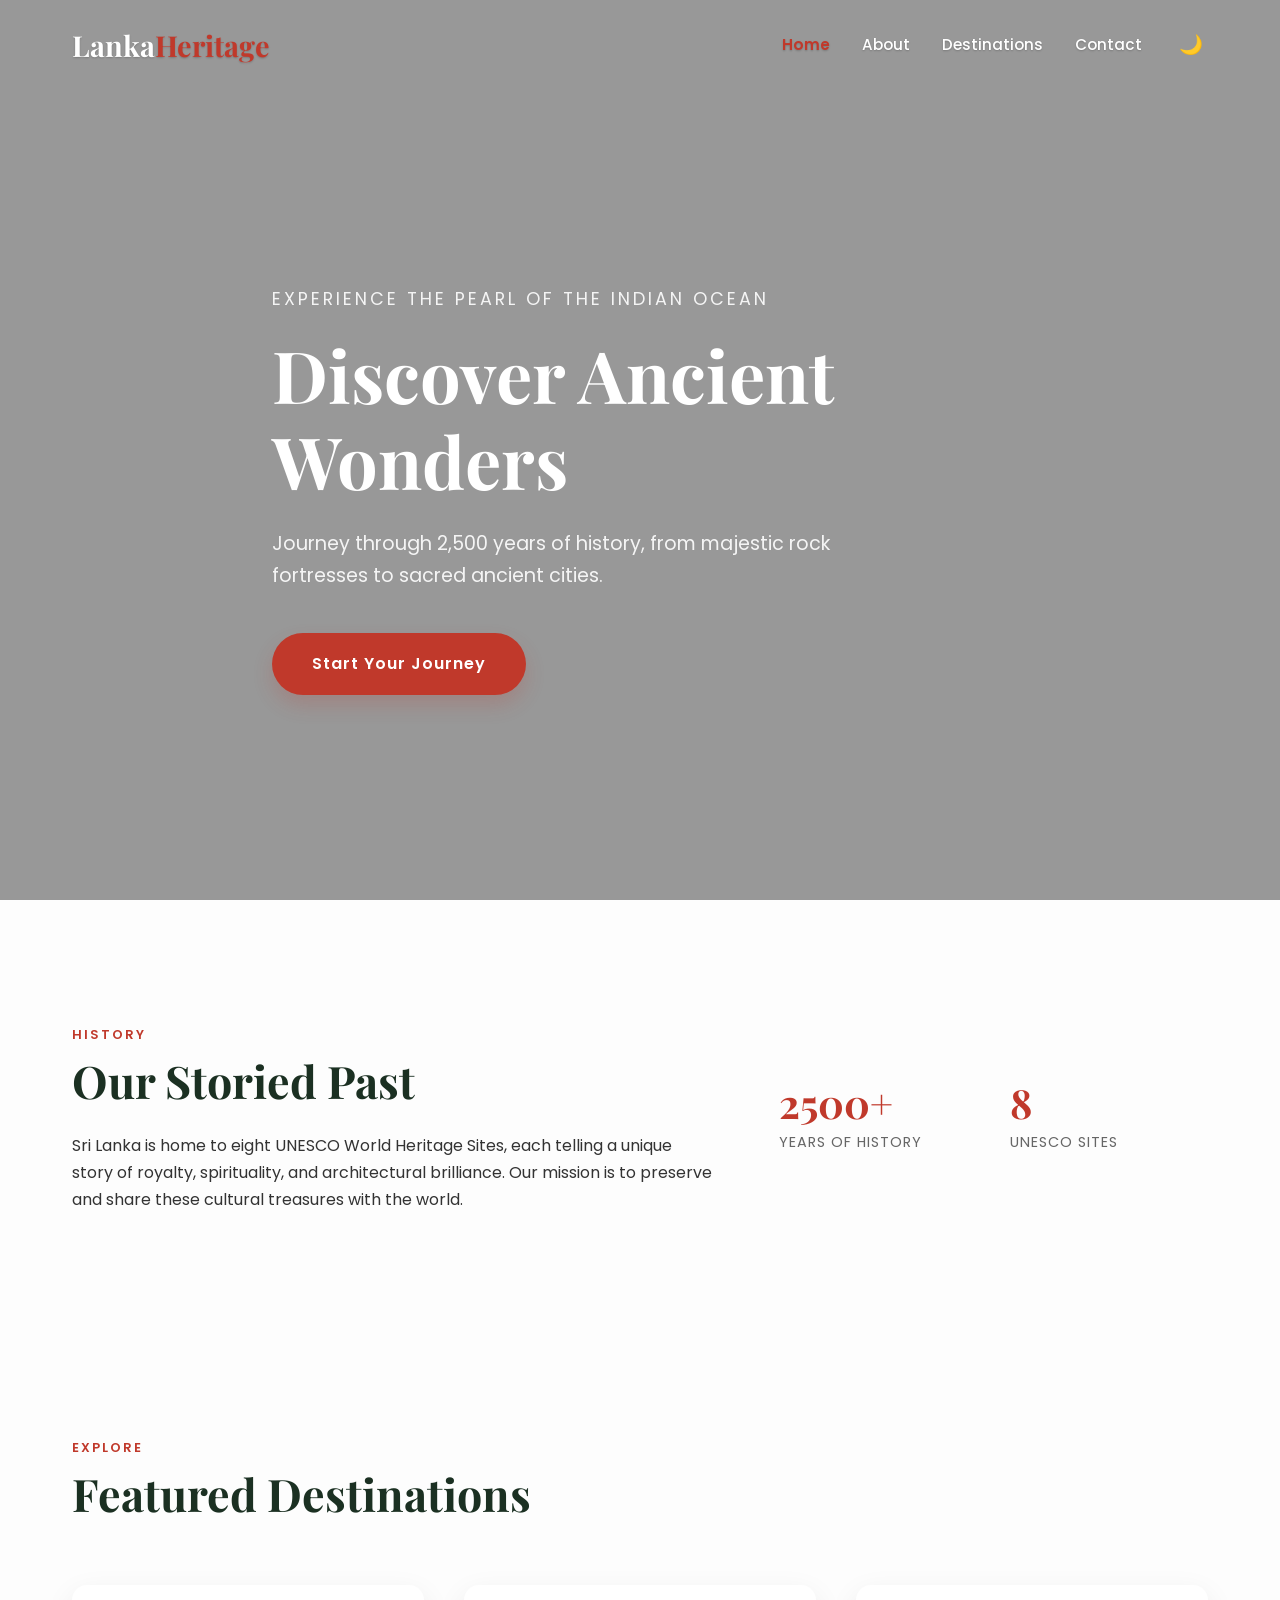
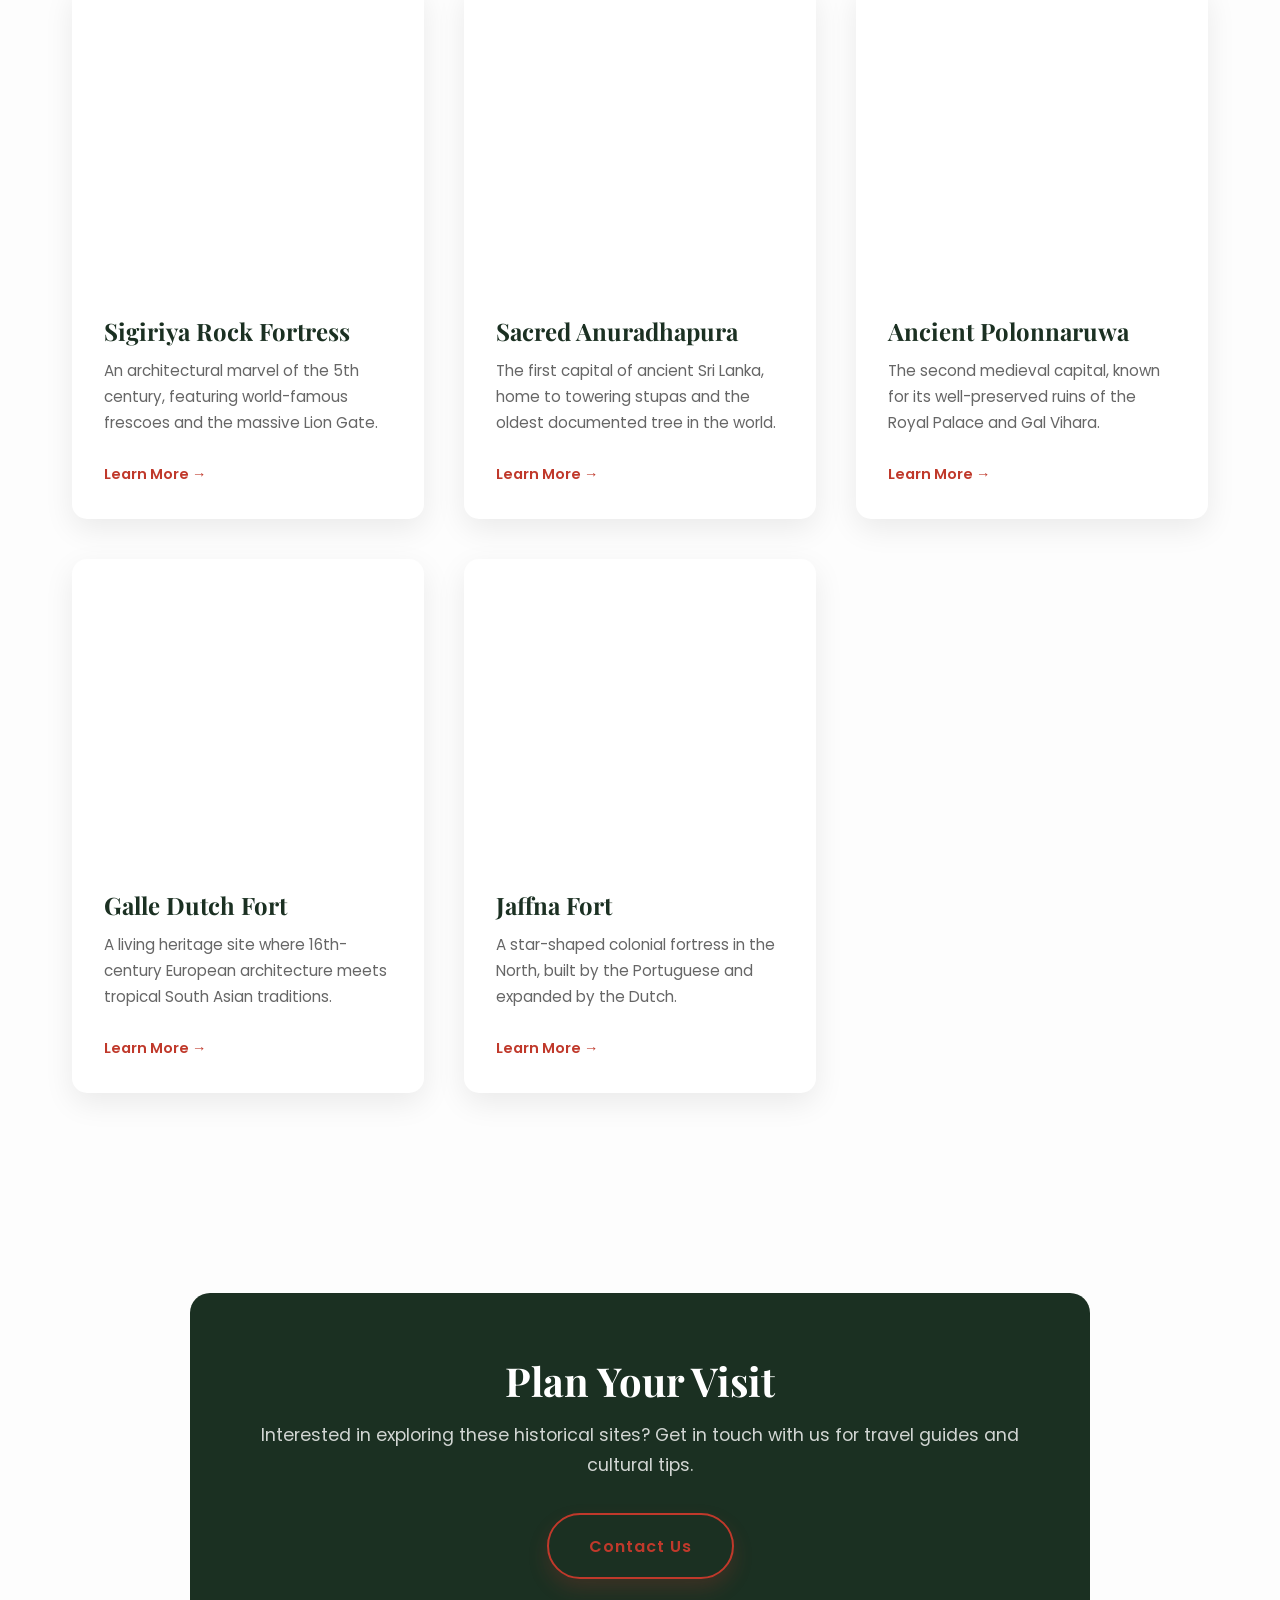
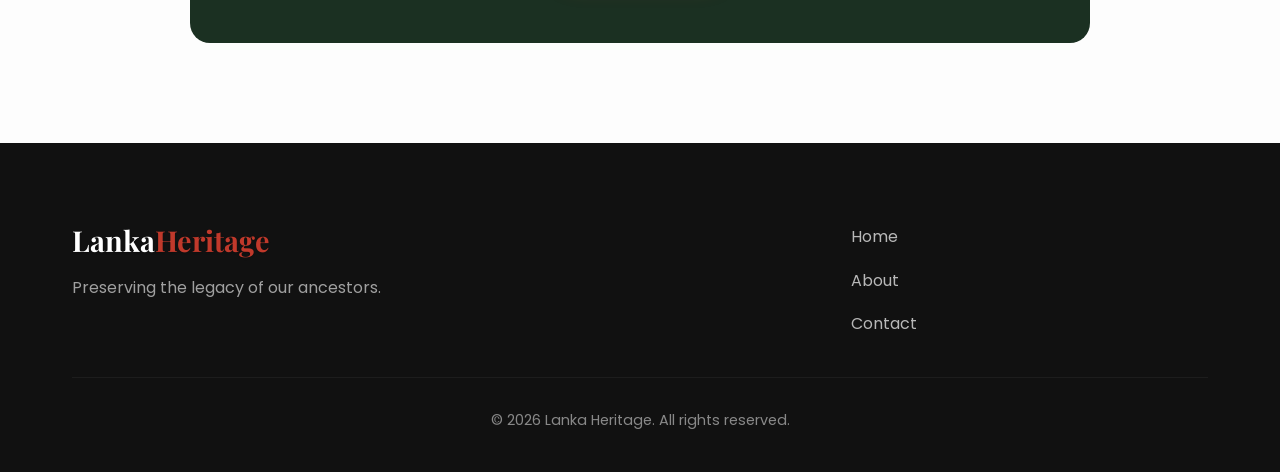
==== index.html @ 516858d1 "Add about us and contact page. fixed nav bar contrast" ====
<!DOCTYPE html>
<html lang="en">
<head>
    <meta charset="UTF-8">
    <meta name="viewport" content="width=device-width, initial-scale=1.0">
    <title>Lanka Heritage | Historical Sites of Sri Lanka</title>
    <!-- Google Fonts -->
    <link rel="preconnect" href="https://fonts.googleapis.com">
    <link rel="preconnect" href="https://fonts.gstatic.com" crossorigin>
    <link href="https://fonts.googleapis.com/css2?family=Playfair+Display:wght@700&family=Poppins:wght@300;400;600&display=swap" rel="stylesheet">
    <link rel="stylesheet" href="styles/main.css">
</head>
<body>
    <header class="navbar">
        <nav class="container">
            <div class="logo">Lanka<span>Heritage</span></div>
            <ul class="nav-links">
                <li><a href="index.html" class="active">Home</a></li>
                <li><a href="about.html">About</a></li>
                <li><a href="#destinations">Destinations</a></li>
                <li><a href="contact.html">Contact</a></li>
                <li>
                    <button id="dark-mode-toggle" class="theme-toggle" aria-label="Toggle Dark Mode">
                        <span class="moon-icon">🌙</span>
                    </button>
                </li>
            </ul>
            <div class="hamburger">
                <span></span>
                <span></span>
                <span></span>
            </div>
        </nav>
    </header>

    <main>
        <section id="home" class="hero">
            <div class="hero-content container">
                <span class="hero-subtitle">Experience the Pearl of the Indian Ocean</span>
                <h1>Discover Ancient Wonders</h1>
                <p>Journey through 2,500 years of history, from majestic rock fortresses to sacred ancient cities.</p>
                <a href="#destinations" class="btn">Start Your Journey</a>
            </div>
        </section>

        <section id="about" class="intro">
            <div class="container">
                <div class="intro-grid">
                    <div class="intro-text">
                        <span class="section-tag">History</span>
                        <h2>Our Storied Past</h2>
                        <p>Sri Lanka is home to eight UNESCO World Heritage Sites, each telling a unique story of royalty, spirituality, and architectural brilliance. Our mission is to preserve and share these cultural treasures with the world.</p>
                    </div>
                    <div class="intro-stats">
                        <div class="stat-item">
                            <h3>2500+</h3>
                            <p>Years of History</p>
                        </div>
                        <div class="stat-item">
                            <h3>8</h3>
                            <p>UNESCO Sites</p>
                        </div>
                    </div>
                </div>
            </div>
        </section>

        <section id="destinations" class="destinations">
            <div class="container">
                <div class="section-header">
                    <span class="section-tag">Explore</span>
                    <h2>Featured Destinations</h2>
                </div>
                <div class="grid">
                    <!-- Sigiriya -->
                    <div class="card">
                        <div class="card-img" style="background-image: url('https://images.unsplash.com/photo-1588598116719-78c57bc1d1e1?auto=format&fit=crop&q=80&w=1200');"></div>
                        <div class="card-content">
                            <h3>Sigiriya Rock Fortress</h3>
                            <p>An architectural marvel of the 5th century, featuring world-famous frescoes and the massive Lion Gate.</p>
                            <a href="#" class="read-more">Learn More &rarr;</a>
                        </div>
                    </div>
                    <!-- Anuradhapura -->
                    <div class="card">
                        <div class="card-img" style="background-image: url('https://images.unsplash.com/photo-1590059530432-84386e886971?auto=format&fit=crop&q=80&w=1200');"></div>
                        <div class="card-content">
                            <h3>Sacred Anuradhapura</h3>
                            <p>The first capital of ancient Sri Lanka, home to towering stupas and the oldest documented tree in the world.</p>
                            <a href="#" class="read-more">Learn More &rarr;</a>
                        </div>
                    </div>
                    <!-- Polonnaruwa -->
                    <div class="card">
                        <div class="card-img" style="background-image: url('https://images.unsplash.com/photo-1644315270222-1d5964147748?auto=format&fit=crop&q=80&w=1200');"></div>
                        <div class="card-content">
                            <h3>Ancient Polonnaruwa</h3>
                            <p>The second medieval capital, known for its well-preserved ruins of the Royal Palace and Gal Vihara.</p>
                            <a href="#" class="read-more">Learn More &rarr;</a>
                        </div>
                    </div>
                    <!-- Galle Fort -->
                    <div class="card">
                        <div class="card-img" style="background-image: url('https://images.unsplash.com/photo-1544450181-11af5097f1ee?auto=format&fit=crop&q=80&w=1200');"></div>
                        <div class="card-content">
                            <h3>Galle Dutch Fort</h3>
                            <p>A living heritage site where 16th-century European architecture meets tropical South Asian traditions.</p>
                            <a href="#" class="read-more">Learn More &rarr;</a>
                        </div>
                    </div>
                    <!-- Jaffna Fort -->
                    <div class="card">
                        <div class="card-img" style="background-image: url('https://images.unsplash.com/photo-1621257929497-69502758f121?auto=format&fit=crop&q=80&w=1200');"></div>
                        <div class="card-content">
                            <h3>Jaffna Fort</h3>
                            <p>A star-shaped colonial fortress in the North, built by the Portuguese and expanded by the Dutch.</p>
                            <a href="#" class="read-more">Learn More &rarr;</a>
                        </div>
                    </div>
                </div>
            </div>
        </section>

        <section id="contact" class="contact">
            <div class="container">
                <div class="contact-box">
                    <h2>Plan Your Visit</h2>
                    <p>Interested in exploring these historical sites? Get in touch with us for travel guides and cultural tips.</p>
                    <a href="contact.html" class="btn btn-outline">Contact Us</a>
                </div>
            </div>
        </section>
    </main>

    <footer class="footer">
        <div class="container">
            <div class="footer-grid">
                <div class="footer-brand">
                    <div class="logo">Lanka<span>Heritage</span></div>
                    <p>Preserving the legacy of our ancestors.</p>
                </div>
                <div class="footer-links">
                    <ul>
                        <li><a href="index.html">Home</a></li>
                        <li><a href="about.html">About</a></li>
                        <li><a href="contact.html">Contact</a></li>
                    </ul>
                </div>
            </div>
            <div class="footer-bottom">
                <p>&copy; 2026 Lanka Heritage. All rights reserved.</p>
            </div>
        </div>
    </footer>

    <script src="js/script.js"></script>
</body>
</html>
---- styles/main.css ----
:root {
    --primary: #c0392b;
    --primary-dark: #a93226;
    --secondary: #1b3022;
    --text: #333333;
    --text-light: #666666;
    --bg-light: #fdfdfd;
    --white: #ffffff;
    --card-bg: #ffffff;
    --navbar-bg: rgba(255, 255, 255, 0.95);
    --container-width: 1200px;
    --shadow: 0 10px 30px rgba(0, 0, 0, 0.08);
    --transition: all 0.3s cubic-bezier(0.25, 0.8, 0.25, 1);
}

/* Dark Mode Variables */
[data-theme="dark"] {
    --text: #e0e0e0;
    --text-light: #b0b0b0;
    --bg-light: #121212;
    --white: #1e1e1e;
    --card-bg: #1e1e1e;
    --secondary: #a1b0a3;
    --navbar-bg: rgba(18, 18, 18, 0.95);
    --shadow: 0 10px 30px rgba(0, 0, 0, 0.5);
}

/* Base Styles */
* {
    margin: 0;
    padding: 0;
    box-sizing: border-box;
}

html {
    scroll-behavior: smooth;
}

body {
    font-family: 'Poppins', sans-serif;
    line-height: 1.7;
    color: var(--text);
    background-color: var(--bg-light);
    overflow-x: hidden;
    transition: background-color 0.3s, color 0.3s;
}

h1, h2, h3, .logo {
    font-family: 'Playfair Display', serif;
    line-height: 1.2;
}

.container {
    max-width: var(--container-width);
    margin: 0 auto;
    padding: 0 2rem;
}

a {
    text-decoration: none;
    color: inherit;
    transition: var(--transition);
}

li {
    list-style: none;
}

img {
    max-width: 100%;
    display: block;
}

.section-tag {
    display: inline-block;
    color: var(--primary);
    font-weight: 600;
    text-transform: uppercase;
    letter-spacing: 2px;
    font-size: 0.8rem;
    margin-bottom: 0.5rem;
}

/* Navbar */
.navbar {
    height: 90px;
    display: flex;
    align-items: center;
    position: fixed;
    top: 0;
    left: 0;
    width: 100%;
    z-index: 1000;
    transition: var(--transition);
}

.navbar.scrolled {
    background: var(--navbar-bg);
    height: 70px;
    box-shadow: var(--shadow);
    backdrop-filter: blur(10px);
}

.navbar .container {
    display: flex;
    justify-content: space-between;
    align-items: center;
    width: 100%;
}

.logo {
    font-size: 1.8rem;
    font-weight: 700;
    color: var(--white); /* High contrast default */
    text-shadow: 0 1px 2px rgba(0,0,0,0.2);
}

.navbar.scrolled .logo {
    color: var(--secondary);
    text-shadow: none;
}

.logo span {
    color: var(--primary);
}

.nav-links {
    display: flex;
    gap: 2rem;
    align-items: center;
}

.nav-links a {
    font-weight: 500;
    color: var(--white); /* High contrast default */
    font-size: 0.95rem;
    text-shadow: 0 1px 2px rgba(0,0,0,0.2);
}

.navbar.scrolled .nav-links a {
    color: var(--secondary);
    text-shadow: none;
}

.nav-links a:hover,
.nav-links a.active {
    color: var(--primary);
}

/* Theme Toggle */
.theme-toggle {
    background: none;
    border: none;
    cursor: pointer;
    font-size: 1.2rem;
    padding: 5px;
    border-radius: 50%;
    transition: var(--transition);
    display: flex;
    align-items: center;
    justify-content: center;
}

.theme-toggle:hover {
    background: rgba(0,0,0,0.05);
}

[data-theme="dark"] .theme-toggle:hover {
    background: rgba(255,255,255,0.05);
}

.hamburger {
    display: none;
    cursor: pointer;
}

.hamburger span {
    display: block;
    width: 28px;
    height: 2px;
    background: var(--secondary);
    margin: 6px 0;
    transition: var(--transition);
}

/* Hero Section */
.hero {
    height: 100vh;
    background: linear-gradient(rgba(0,0,0,0.4), rgba(0,0,0,0.4)), 
                url('https://images.unsplash.com/photo-1546708973-b339540b5162?auto=format&fit=crop&q=80&w=1920') no-repeat center center/cover;
    display: flex;
    align-items: center;
    color: var(--white);
    padding-top: 80px;
}

.hero-content {
    max-width: 800px;
}

.hero-subtitle {
    display: block;
    font-size: 1.1rem;
    margin-bottom: 1rem;
    letter-spacing: 3px;
    text-transform: uppercase;
    opacity: 0.9;
}

.hero h1 {
    font-size: clamp(2.5rem, 8vw, 4.5rem);
    margin-bottom: 1.5rem;
}

.hero p {
    font-size: 1.2rem;
    margin-bottom: 2.5rem;
    max-width: 600px;
    opacity: 0.9;
}

.btn {
    display: inline-block;
    padding: 1.1rem 2.5rem;
    background: var(--primary);
    color: var(--white);
    border-radius: 50px;
    font-weight: 600;
    letter-spacing: 1px;
    box-shadow: 0 10px 20px rgba(192, 57, 43, 0.2);
}

.btn:hover {
    background: var(--primary-dark);
    transform: translateY(-3px);
    box-shadow: 0 15px 30px rgba(192, 57, 43, 0.3);
}

.btn-outline {
    background: transparent;
    border: 2px solid var(--primary);
    color: var(--primary);
}

.btn-outline:hover {
    background: var(--primary);
    color: var(--white);
}

/* Intro Section */
.intro {
    padding: 120px 0;
    background: linear-gradient(rgba(255,255,255,0.9), rgba(255,255,255,0.9)),
                url('https://images.unsplash.com/photo-1590059530432-84386e886971?auto=format&fit=crop&q=80&w=1920') no-repeat center center/cover;
    background-attachment: fixed;
    transition: background 0.3s;
}

[data-theme="dark"] .intro {
    background: linear-gradient(rgba(18,18,18,0.9), rgba(18,18,18,0.9)),
                url('https://images.unsplash.com/photo-1590059530432-84386e886971?auto=format&fit=crop&q=80&w=1920') no-repeat center center/cover;
    background-attachment: fixed;
}

.intro-grid {
    display: grid;
    grid-template-columns: 1.5fr 1fr;
    gap: 4rem;
    align-items: center;
}

.intro-text h2 {
    font-size: 2.8rem;
    margin-bottom: 1.5rem;
    color: var(--secondary);
}

.intro-stats {
    display: grid;
    grid-template-columns: 1fr 1fr;
    gap: 2rem;
}

.stat-item h3 {
    font-size: 2.5rem;
    color: var(--primary);
    margin-bottom: 0.2rem;
}

.stat-item p {
    font-size: 0.9rem;
    color: var(--text-light);
    text-transform: uppercase;
    letter-spacing: 1px;
}

/* Destinations Section */
.destinations {
    padding: 100px 0;
}

.section-header {
    margin-bottom: 4rem;
}

.section-header h2 {
    font-size: 2.8rem;
    color: var(--secondary);
}

.grid {
    display: grid;
    grid-template-columns: repeat(auto-fit, minmax(350px, 1fr));
    gap: 2.5rem;
}

.card {
    background: var(--card-bg);
    border-radius: 15px;
    overflow: hidden;
    box-shadow: var(--shadow);
    transition: var(--transition);
}

.card:hover {
    transform: translateY(-10px);
}

.card-img {
    height: 300px;
    background-size: cover;
    background-position: center;
    transition: var(--transition);
}

.card:hover .card-img {
    transform: scale(1.05);
}

.card-content {
    padding: 2rem;
}

.card-content h3 {
    font-size: 1.5rem;
    margin-bottom: 0.8rem;
    color: var(--secondary);
}

.card-content p {
    color: var(--text-light);
    font-size: 0.95rem;
    margin-bottom: 1.5rem;
}

.read-more {
    font-weight: 600;
    color: var(--primary);
    font-size: 0.9rem;
}

/* Contact Section */
.contact {
    padding: 100px 0;
}

.contact-box {
    background: var(--secondary);
    color: var(--white);
    padding: 4rem;
    border-radius: 20px;
    text-align: center;
    max-width: 900px;
    margin: 0 auto;
}

.contact-box h2 {
    font-size: 2.5rem;
    margin-bottom: 1rem;
    color: var(--white);
}

.contact-box p {
    font-size: 1.1rem;
    margin-bottom: 2rem;
    opacity: 0.8;
}

/* Footer */
.footer {
    background: #111;
    color: #ffffff;
    padding: 80px 0 40px;
}

.footer-grid {
    display: grid;
    grid-template-columns: 2fr 1fr;
    gap: 4rem;
    margin-bottom: 40px;
}

.footer-brand .logo {
    color: #ffffff;
    margin-bottom: 1rem;
}

.footer-brand p {
    opacity: 0.6;
}

.footer-links ul {
    display: flex;
    flex-direction: column;
    gap: 1rem;
}

.footer-links a {
    opacity: 0.7;
    color: #ffffff;
}

.footer-links a:hover {
    opacity: 1;
    color: var(--primary);
}

.footer-bottom {
    border-top: 1px solid rgba(255,255,255,0.1);
    padding-top: 30px;
    text-align: center;
    font-size: 0.9rem;
    opacity: 0.5;
}

/* Responsive Styles */
@media (max-width: 992px) {
    .intro-grid {
        grid-template-columns: 1fr;
        gap: 2rem;
    }
}

@media (max-width: 768px) {
    .navbar {
        background: var(--navbar-bg);
        height: 70px;
    }

    .nav-links {
        display: none;
    }

    .hamburger {
        display: block;
    }

    .hero {
        text-align: center;
    }

    .hero-content {
        margin: 0 auto;
    }

    .grid {
        grid-template-columns: 1fr;
    }

    .footer-grid {
        grid-template-columns: 1fr;
        text-align: center;
    }

    .footer-links ul {
        align-items: center;
    }

    /* Mobile Nav Active */
    .nav-links.active {
        display: flex;
        flex-direction: column;
        position: absolute;
        top: 70px;
        left: 0;
        width: 100%;
        background: var(--white);
        padding: 2rem;
        box-shadow: var(--shadow);
        text-align: center;
    }
}

/* New Page Styles */
.nav-links a.active {
    color: var(--primary);
    font-weight: 600;
}

.page-hero {
    padding: 180px 0 100px;
    background: var(--secondary);
    color: var(--white);
    text-align: center;
}

.page-hero h1 {
    font-size: 3.5rem;
    margin-bottom: 1rem;
}

.page-hero p {
    font-size: 1.2rem;
    opacity: 0.8;
}

.section-padding {
    padding: 100px 0;
}

.bg-alt {
    background-color: rgba(0,0,0,0.02);
}

[data-theme="dark"] .bg-alt {
    background-color: rgba(255,255,255,0.02);
}

.mission-content {
    max-width: 800px;
    margin: 0 auto;
    text-align: center;
}

.mission-content h2 {
    font-size: 2.8rem;
    margin-bottom: 1.5rem;
    color: var(--secondary);
}

.team-grid {
    grid-template-columns: repeat(auto-fit, minmax(300px, 1fr));
}

.team-card {
    background: var(--card-bg);
    border-radius: 15px;
    overflow: hidden;
    box-shadow: var(--shadow);
    transition: var(--transition);
}

.team-card:hover {
    transform: translateY(-10px);
}

.team-img {
    height: 350px;
    background-size: cover;
    background-position: center;
}

.team-info {
    padding: 2rem;
    text-align: center;
}

.team-info h3 {
    font-size: 1.5rem;
    margin-bottom: 0.5rem;
    color: var(--secondary);
}

.team-info .role {
    color: var(--primary);
    font-weight: 600;
    font-size: 0.9rem;
    text-transform: uppercase;
    margin-bottom: 1rem;
}

.team-info p:not(.role) {
    color: var(--text-light);
    font-size: 0.95rem;
}

.contact-grid {
    display: grid;
    grid-template-columns: 1.5fr 1fr;
    gap: 5rem;
}

.contact-form {
    margin-top: 2rem;
}

.form-group {
    margin-bottom: 1.5rem;
}

.form-group label {
    display: block;
    font-weight: 600;
    margin-bottom: 0.5rem;
    font-size: 0.9rem;
}

.form-group input, 
.form-group select, 
.form-group textarea {
    width: 100%;
    padding: 1rem;
    border: 1px solid rgba(0,0,0,0.1);
    border-radius: 8px;
    font-family: inherit;
    background: var(--bg-light);
    color: var(--text);
    transition: var(--transition);
}

[data-theme="dark"] .form-group input, 
[data-theme="dark"] .form-group select, 
[data-theme="dark"] .form-group textarea {
    border-color: rgba(255,255,255,0.1);
}

.form-group input:focus, 
.form-group select:focus, 
.form-group textarea:focus {
    outline: none;
    border-color: var(--primary);
    box-shadow: 0 0 0 3px rgba(192, 57, 43, 0.1);
}

.form-status {
    margin-top: 1rem;
    padding: 1rem;
    border-radius: 8px;
    display: none;
}

.form-status.success {
    display: block;
    background: #d4edda;
    color: #155724;
    border: 1px solid #c3e6cb;
}

.form-status.error {
    display: block;
    background: #f8d7da;
    color: #721c24;
    border: 1px solid #f5c6cb;
}

.contact-info {
    display: flex;
    flex-direction: column;
    gap: 2.5rem;
}

.info-item h3 {
    font-size: 1.3rem;
    margin-bottom: 0.8rem;
    color: var(--secondary);
}

.info-item p {
    color: var(--text-light);
}

.social-links {
    display: flex;
    gap: 1.5rem;
}

.social-links a {
    color: var(--primary);
    font-weight: 600;
}

.social-links a:hover {
    text-decoration: underline;
}

@media (max-width: 992px) {
    .contact-grid {
        grid-template-columns: 1fr;
        gap: 4rem;
    }
}

@media (max-width: 768px) {
    .page-hero h1 {
        font-size: 2.5rem;
    }
}
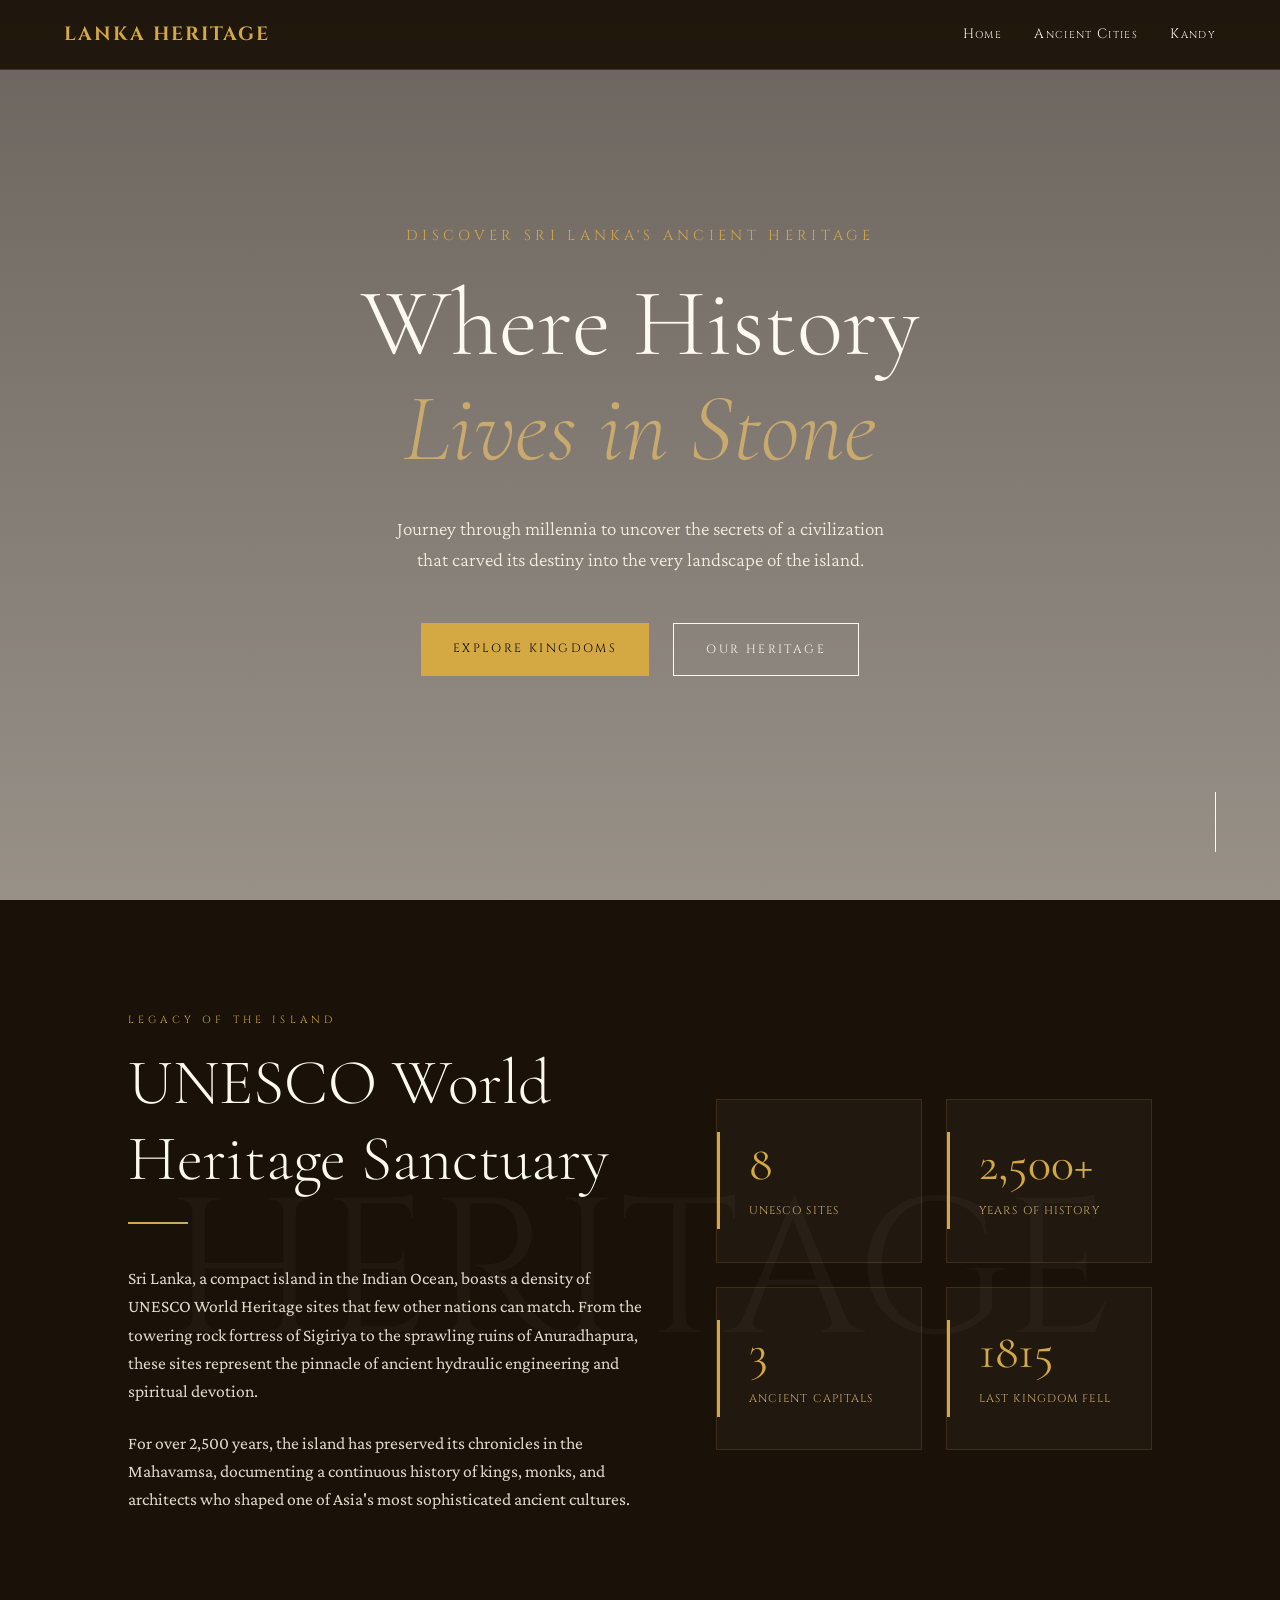
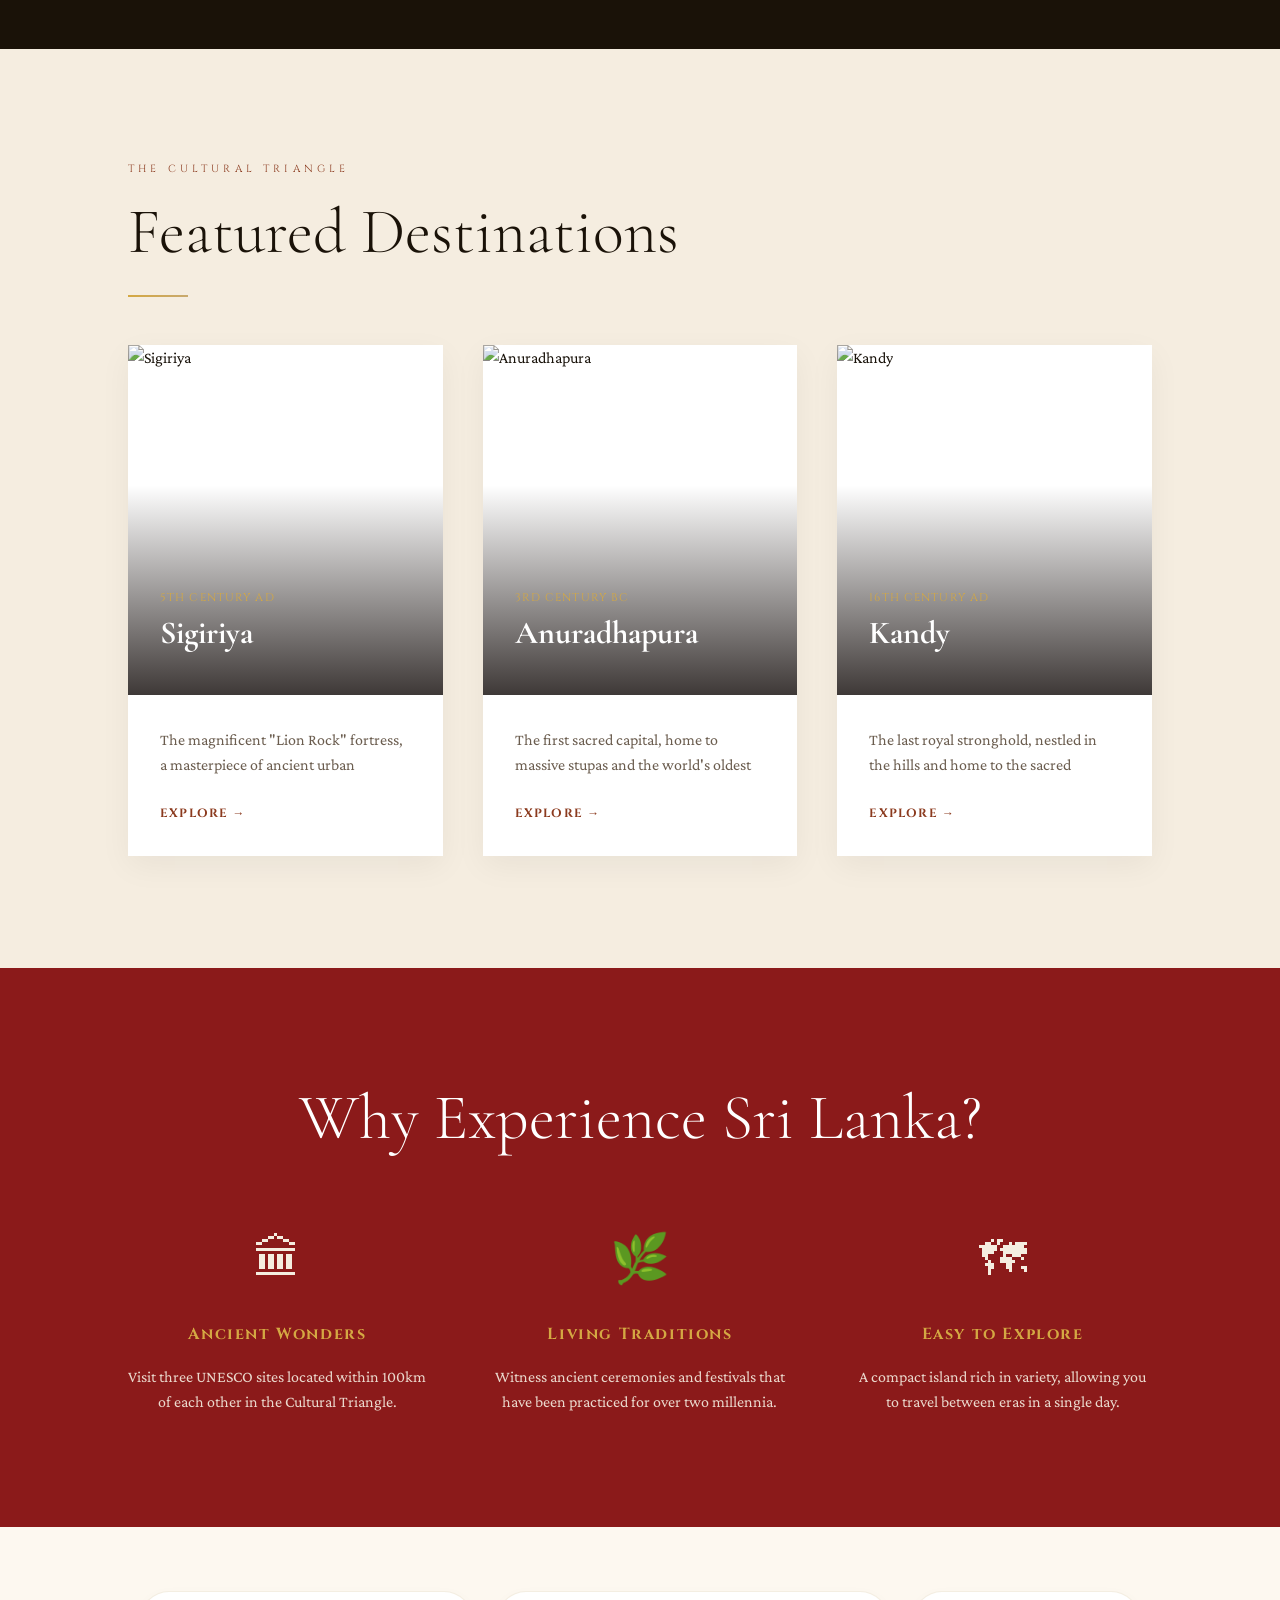
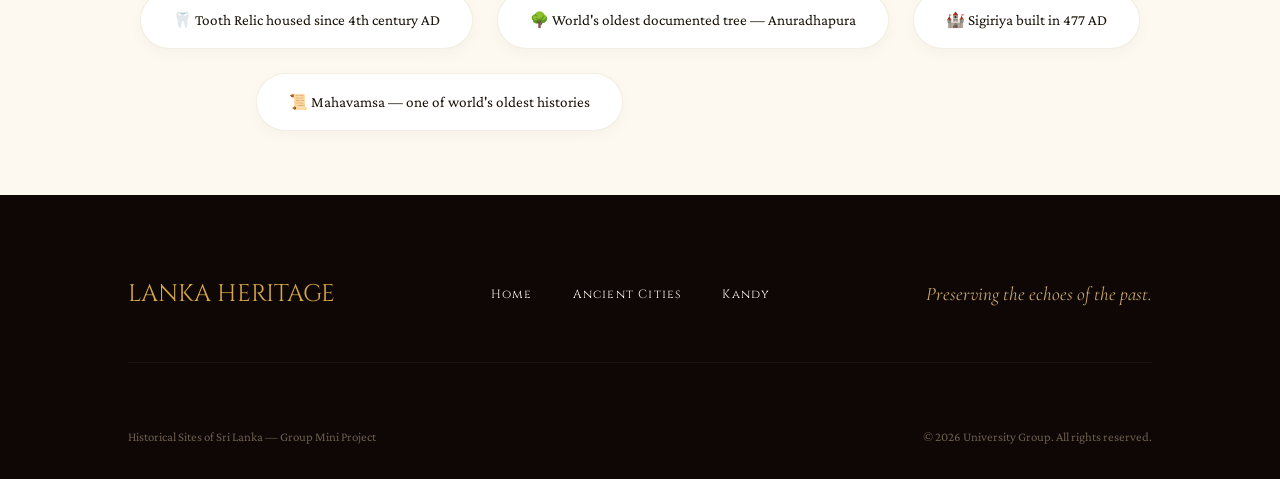
==== commit eed7c067: "add interactive maps and location coordinates to ancient-cities and kandy pages" ====
--- a/index.html
+++ b/index.html
@@ -3,156 +3,808 @@
 <head>
     <meta charset="UTF-8">
     <meta name="viewport" content="width=device-width, initial-scale=1.0">
-    <title>Lanka Heritage | Historical Sites of Sri Lanka</title>
+    <title>Historical Sites of Sri Lanka | Homepage</title>
     <!-- Google Fonts -->
     <link rel="preconnect" href="https://fonts.googleapis.com">
     <link rel="preconnect" href="https://fonts.gstatic.com" crossorigin>
-    <link href="https://fonts.googleapis.com/css2?family=Playfair+Display:wght@700&family=Poppins:wght@300;400;600&display=swap" rel="stylesheet">
-    <link rel="stylesheet" href="styles/main.css">
+    <link href="https://fonts.googleapis.com/css2?family=Cinzel:wght@400;700&family=Cormorant+Garamond:ital,wght@0,300;0,400;0,700;1,300;1,400&family=Crimson+Pro:wght@200;300;400;600&display=swap" rel="stylesheet">
+    <style>
+        :root {
+            --stone:      #c8a96e;
+            --deep:       #1a1208;
+            --parchment:  #f5ede0;
+            --rust:       #8b3a1e;
+            --gold:       #d4a843;
+            --ivory:      #fdf8f0;
+            --smoke:      #6b5d4f;
+            --crimson:    #8b1a1a;
+            --saffron:    #e8a020;
+            --night:      #0e0705;
+        }
+
+        * {
+            margin: 0;
+            padding: 0;
+            box-sizing: border-box;
+        }
+
+        body {
+            font-family: 'Crimson Pro', serif;
+            background-color: var(--parchment);
+            color: var(--deep);
+            line-height: 1.6;
+            overflow-x: hidden;
+        }
+
+        /* Fixed Navigation */
+        .navbar {
+            position: fixed;
+            top: 0;
+            left: 0;
+            width: 100%;
+            display: flex;
+            justify-content: space-between;
+            align-items: center;
+            padding: 1.2rem 5%;
+            background: rgba(26, 18, 8, 0.93);
+            z-index: 1000;
+            border-bottom: 1px solid rgba(212, 168, 67, 0.2);
+        }
+
+        .logo {
+            font-family: 'Cinzel', serif;
+            color: var(--gold);
+            font-weight: 700;
+            font-size: 1.2rem;
+            text-decoration: none;
+            letter-spacing: 0.1em;
+        }
+
+        .nav-links {
+            display: flex;
+            gap: 2rem;
+        }
+
+        .nav-links a {
+            font-family: 'Cinzel', serif;
+            font-variant: small-caps;
+            color: var(--ivory);
+            text-decoration: none;
+            font-size: 0.85rem;
+            letter-spacing: 0.1em;
+            transition: color 0.3s ease;
+        }
+
+        .nav-links a:hover {
+            color: var(--gold);
+        }
+
+        /* Hero Section */
+        .hero {
+            height: 100vh;
+            width: 100%;
+            position: relative;
+            display: flex;
+            flex-direction: column;
+            justify-content: center;
+            align-items: center;
+            text-align: center;
+            color: var(--ivory);
+            overflow: hidden;
+        }
+
+        .hero-bg {
+            position: absolute;
+            top: 0;
+            left: 0;
+            width: 100%;
+            height: 100%;
+            background: linear-gradient(rgba(14, 7, 5, 0.6), rgba(14, 7, 5, 0.4)), url('https://upload.wikimedia.org/wikipedia/commons/thumb/3/35/Sigiriya_mirror_wall.jpg/1280px-Sigiriya_mirror_wall.jpg');
+            background-size: cover;
+            background-position: center;
+            z-index: -1;
+            animation: slowZoom 18s infinite alternate ease-in-out;
+        }
+
+        @keyframes slowZoom {
+            from { transform: scale(1); }
+            to { transform: scale(1.06); }
+        }
+
+        .hero-content {
+            max-width: 900px;
+            padding: 0 2rem;
+        }
+
+        .eyebrow {
+            font-family: 'Cinzel', serif;
+            color: var(--gold);
+            font-size: 0.9rem;
+            letter-spacing: 0.3em;
+            text-transform: uppercase;
+            margin-bottom: 1.5rem;
+            display: block;
+            opacity: 0;
+            animation: fadeInDown 1s forwards 0.5s;
+        }
+
+        .hero h1 {
+            font-family: 'Cormorant Garamond', serif;
+            font-size: clamp(3rem, 8vw, 6rem);
+            font-weight: 300;
+            line-height: 1.1;
+            margin-bottom: 2rem;
+            opacity: 0;
+            animation: fadeInUp 1.2s forwards 0.8s;
+        }
+
+        .hero h1 span {
+            font-style: italic;
+            color: var(--stone);
+        }
+
+        .hero p {
+            max-width: 500px;
+            margin: 0 auto 3rem;
+            font-size: 1.2rem;
+            font-weight: 300;
+            color: var(--parchment);
+            opacity: 0;
+            animation: fadeInUp 1.2s forwards 1.1s;
+        }
+
+        .hero-btns {
+            display: flex;
+            gap: 1.5rem;
+            justify-content: center;
+            opacity: 0;
+            animation: fadeInUp 1.2s forwards 1.4s;
+        }
+
+        .btn {
+            padding: 1rem 2rem;
+            font-family: 'Cinzel', serif;
+            text-decoration: none;
+            font-size: 0.75rem;
+            letter-spacing: 0.2em;
+            text-transform: uppercase;
+            transition: all 0.3s ease;
+        }
+
+        .btn-primary {
+            background-color: var(--gold);
+            color: var(--night);
+        }
+
+        .btn-primary:hover {
+            background-color: var(--ivory);
+        }
+
+        .btn-ghost {
+            border: 1px solid var(--ivory);
+            color: var(--ivory);
+        }
+
+        .btn-ghost:hover {
+            background-color: var(--ivory);
+            color: var(--night);
+        }
+
+        .scroll-indicator {
+            position: absolute;
+            bottom: 3rem;
+            right: 5%;
+            display: flex;
+            flex-direction: column;
+            align-items: center;
+            gap: 1rem;
+            opacity: 0;
+            animation: fadeIn 1.5s forwards 2s;
+        }
+
+        .scroll-line {
+            width: 1px;
+            height: 60px;
+            background: var(--gold);
+            position: relative;
+            overflow: hidden;
+        }
+
+        .scroll-line::after {
+            content: '';
+            position: absolute;
+            top: 0;
+            left: 0;
+            width: 100%;
+            height: 100%;
+            background: var(--ivory);
+            animation: scrollLine 2s infinite ease-in-out;
+        }
+
+        @keyframes scrollLine {
+            0% { transform: translateY(-100%); }
+            100% { transform: translateY(100%); }
+        }
+
+        @keyframes fadeInDown {
+            from { opacity: 0; transform: translateY(-20px); }
+            to { opacity: 1; transform: translateY(0); }
+        }
+
+        @keyframes fadeInUp {
+            from { opacity: 0; transform: translateY(30px); }
+            to { opacity: 1; transform: translateY(0); }
+        }
+
+        @keyframes fadeIn {
+            from { opacity: 0; }
+            to { opacity: 1; }
+        }
+
+        /* Global Sections Styles */
+        section {
+            padding: 7rem 10%;
+            position: relative;
+        }
+
+        .section-label {
+            font-family: 'Cinzel', serif;
+            font-size: 0.65rem;
+            letter-spacing: 0.4em;
+            text-transform: uppercase;
+            color: var(--rust);
+            display: block;
+            margin-bottom: 1rem;
+        }
+
+        .section-title {
+            font-family: 'Cormorant Garamond', serif;
+            font-weight: 300;
+            font-size: clamp(2.5rem, 5vw, 4rem);
+            color: var(--deep);
+            margin-bottom: 1.5rem;
+            line-height: 1.2;
+        }
+
+        .divider {
+            width: 60px;
+            height: 2px;
+            background: linear-gradient(to right, var(--gold), var(--stone));
+            margin-bottom: 2.5rem;
+        }
+
+        /* Reveal Animation Classes */
+        .reveal {
+            opacity: 0;
+            transform: translateY(30px);
+            transition: opacity 0.7s ease, transform 0.7s ease;
+        }
+
+        .reveal.visible {
+            opacity: 1;
+            transform: none;
+        }
+
+        /* Intro Strip */
+        .intro-strip {
+            background-color: var(--deep);
+            color: var(--parchment);
+            display: grid;
+            grid-template-columns: 1.2fr 1fr;
+            gap: 4rem;
+            align-items: center;
+            overflow: hidden;
+        }
+
+        .intro-strip .watermark {
+            position: absolute;
+            top: 50%;
+            left: 50%;
+            transform: translate(-50%, -50%);
+            font-family: 'Cinzel', serif;
+            font-size: 15vw;
+            color: rgba(255, 255, 255, 0.03);
+            pointer-events: none;
+            z-index: 0;
+            white-space: nowrap;
+        }
+
+        .intro-content {
+            position: relative;
+            z-index: 1;
+        }
+
+        .intro-content .section-label {
+            color: var(--gold);
+        }
+
+        .intro-content .section-title {
+            color: var(--ivory);
+        }
+
+        .intro-content p {
+            margin-bottom: 1.5rem;
+            font-size: 1.1rem;
+            opacity: 0.9;
+        }
+
+        .stats-grid {
+            display: grid;
+            grid-template-columns: 1fr 1fr;
+            gap: 1.5rem;
+            position: relative;
+            z-index: 1;
+        }
+
+        .stat-card {
+            background: rgba(255, 255, 255, 0.03);
+            border: 1px solid rgba(212, 168, 67, 0.15);
+            padding: 2.5rem 2rem;
+            position: relative;
+        }
+
+        .stat-card::before {
+            content: '';
+            position: absolute;
+            left: 0;
+            top: 20%;
+            bottom: 20%;
+            width: 3px;
+            background-color: var(--gold);
+        }
+
+        .stat-num {
+            display: block;
+            font-family: 'Cormorant Garamond', serif;
+            font-size: 3rem;
+            color: var(--gold);
+            line-height: 1;
+            margin-bottom: 0.5rem;
+        }
+
+        .stat-label {
+            font-family: 'Cinzel', serif;
+            font-size: 0.7rem;
+            letter-spacing: 0.1em;
+            text-transform: uppercase;
+            color: var(--stone);
+        }
+
+        /* Featured Destinations */
+        .destinations {
+            background-color: var(--parchment);
+        }
+
+        .destinations-grid {
+            display: grid;
+            grid-template-columns: repeat(3, 1fr);
+            gap: 2.5rem;
+            margin-top: 3rem;
+        }
+
+        .dest-card {
+            background: white;
+            text-decoration: none;
+            color: inherit;
+            box-shadow: 0 10px 30px rgba(0,0,0,0.05);
+            transition: transform 0.4s ease, box-shadow 0.4s ease;
+            display: block;
+        }
+
+        .dest-card:hover {
+            transform: translateY(-6px);
+            box-shadow: 0 20px 40px rgba(0,0,0,0.1);
+        }
+
+        .dest-img-wrap {
+            height: 350px;
+            overflow: hidden;
+            position: relative;
+        }
+
+        .dest-img {
+            width: 100%;
+            height: 100%;
+            object-fit: cover;
+            filter: sepia(12%) saturate(88%);
+            transition: transform 0.6s ease;
+        }
+
+        .dest-card:hover .dest-img {
+            transform: scale(1.1);
+        }
+
+        .dest-overlay {
+            position: absolute;
+            bottom: 0;
+            left: 0;
+            width: 100%;
+            height: 60%;
+            background: linear-gradient(transparent, rgba(14, 7, 5, 0.8));
+            display: flex;
+            flex-direction: column;
+            justify-content: flex-end;
+            padding: 2rem;
+        }
+
+        .dest-overlay h3 {
+            font-family: 'Cormorant Garamond', serif;
+            font-size: 2rem;
+            color: white;
+            margin-bottom: 0.3rem;
+        }
+
+        .dest-period {
+            font-family: 'Cinzel', serif;
+            color: var(--gold);
+            font-size: 0.7rem;
+            letter-spacing: 0.1em;
+            text-transform: uppercase;
+        }
+
+        .dest-info {
+            padding: 2rem;
+        }
+
+        .dest-info p {
+            font-size: 1rem;
+            color: var(--smoke);
+            margin-bottom: 1.5rem;
+            height: 3em;
+            overflow: hidden;
+        }
+
+        .explore-link {
+            color: var(--rust);
+            font-family: 'Cinzel', serif;
+            font-size: 0.75rem;
+            letter-spacing: 0.1em;
+            text-decoration: none;
+            text-transform: uppercase;
+            font-weight: 700;
+        }
+
+        /* Why Visit Strip */
+        .why-visit {
+            background-color: var(--crimson);
+            color: var(--parchment);
+            text-align: center;
+        }
+
+        .why-visit .section-title {
+            color: white;
+            text-align: center;
+            margin-bottom: 4rem;
+        }
+
+        .features-grid {
+            display: grid;
+            grid-template-columns: repeat(3, 1fr);
+            gap: 4rem;
+        }
+
+        .feature-block {
+            display: flex;
+            flex-direction: column;
+            align-items: center;
+        }
+
+        .feature-icon {
+            font-size: 3rem;
+            margin-bottom: 1.5rem;
+        }
+
+        .feature-block h4 {
+            font-family: 'Cinzel', serif;
+            font-size: 1rem;
+            letter-spacing: 0.1em;
+            margin-bottom: 1rem;
+            color: var(--gold);
+        }
+
+        .feature-block p {
+            font-size: 1rem;
+            opacity: 0.9;
+        }
+
+        /* Quick Facts Banner */
+        .facts-banner {
+            background-color: var(--ivory);
+            background-image: radial-gradient(var(--stone) 0.5px, transparent 0.5px);
+            background-size: 20px 20px;
+            padding: 4rem 5%;
+            overflow: hidden;
+        }
+
+        .facts-row {
+            display: flex;
+            justify-content: center;
+            flex-wrap: wrap;
+            gap: 1.5rem;
+        }
+
+        .fact-pill {
+            background: white;
+            padding: 1rem 2rem;
+            border-radius: 50px;
+            box-shadow: 0 5px 15px rgba(0,0,0,0.03);
+            font-size: 0.95rem;
+            border: 1px solid rgba(200, 169, 110, 0.2);
+            color: var(--deep);
+            white-space: nowrap;
+        }
+
+        /* Footer */
+        footer {
+            background-color: var(--night);
+            color: var(--parchment);
+            padding: 5rem 10% 2rem;
+        }
+
+        .footer-top {
+            display: flex;
+            justify-content: space-between;
+            align-items: center;
+            margin-bottom: 4rem;
+            padding-bottom: 3rem;
+            border-bottom: 1px solid rgba(255,255,255,0.05);
+        }
+
+        .footer-logo {
+            font-family: 'Cinzel', serif;
+            color: var(--gold);
+            font-size: 1.5rem;
+            text-decoration: none;
+        }
+
+        .footer-nav {
+            display: flex;
+            gap: 2.5rem;
+        }
+
+        .footer-nav a {
+            color: var(--ivory);
+            text-decoration: none;
+            font-family: 'Cinzel', serif;
+            font-size: 0.75rem;
+            letter-spacing: 0.1em;
+            transition: color 0.3s ease;
+        }
+
+        .footer-nav a:hover {
+            color: var(--gold);
+        }
+
+        .footer-tagline {
+            font-family: 'Cormorant Garamond', serif;
+            font-style: italic;
+            font-size: 1.2rem;
+            color: var(--stone);
+        }
+
+        .footer-bottom {
+            display: flex;
+            justify-content: space-between;
+            align-items: center;
+            font-size: 0.8rem;
+            color: var(--smoke);
+        }
+
+        .footer-bottom a {
+            color: var(--stone);
+            text-decoration: none;
+        }
+
+        /* Responsive */
+        @media (max-width: 900px) {
+            .intro-strip {
+                grid-template-columns: 1fr;
+            }
+            .destinations-grid {
+                grid-template-columns: repeat(2, 1fr);
+            }
+            .features-grid {
+                grid-template-columns: 1fr;
+                gap: 3rem;
+            }
+            .footer-top {
+                flex-direction: column;
+                gap: 2rem;
+                text-align: center;
+            }
+        }
+
+        @media (max-width: 600px) {
+            .nav-links {
+                display: none;
+            }
+            .hero h1 {
+                font-size: 3.5rem;
+            }
+            .destinations-grid {
+                grid-template-columns: 1fr;
+            }
+            .stats-grid {
+                grid-template-columns: 1fr;
+            }
+            .footer-bottom {
+                flex-direction: column;
+                gap: 1rem;
+                text-align: center;
+            }
+            section {
+                padding: 5rem 5%;
+            }
+        }
+    </style>
 </head>
 <body>
-    <header class="navbar">
-        <nav class="container">
-            <div class="logo">Lanka<span>Heritage</span></div>
-            <ul class="nav-links">
-                <li><a href="index.html" class="active">Home</a></li>
-                <li><a href="about.html">About</a></li>
-                <li><a href="#destinations">Destinations</a></li>
-                <li><a href="contact.html">Contact</a></li>
-                <li>
-                    <button id="dark-mode-toggle" class="theme-toggle" aria-label="Toggle Dark Mode">
-                        <span class="moon-icon">🌙</span>
-                    </button>
-                </li>
-            </ul>
-            <div class="hamburger">
-                <span></span>
-                <span></span>
-                <span></span>
+
+    <nav class="navbar">
+        <a href="index.html" class="logo">LANKA HERITAGE</a>
+        <div class="nav-links">
+            <a href="index.html">Home</a>
+            <a href="ancient-cities.html">Ancient Cities</a>
+            <a href="kandy.html">Kandy</a>
+        </div>
+    </nav>
+
+    <header class="hero">
+        <div class="hero-bg"></div>
+        <div class="hero-content">
+            <span class="eyebrow">Discover Sri Lanka's Ancient Heritage</span>
+            <h1>Where History<br><span>Lives in Stone</span></h1>
+            <p>Journey through millennia to uncover the secrets of a civilization that carved its destiny into the very landscape of the island.</p>
+            <div class="hero-btns">
+                <a href="ancient-cities.html" class="btn btn-primary">Explore Kingdoms</a>
+                <a href="#intro" class="btn btn-ghost">Our Heritage</a>
             </div>
-        </nav>
+        </div>
+        <div class="scroll-indicator">
+            <div class="scroll-line"></div>
+        </div>
     </header>
 
-    <main>
-        <section id="home" class="hero">
-            <div class="hero-content container">
-                <span class="hero-subtitle">Experience the Pearl of the Indian Ocean</span>
-                <h1>Discover Ancient Wonders</h1>
-                <p>Journey through 2,500 years of history, from majestic rock fortresses to sacred ancient cities.</p>
-                <a href="#destinations" class="btn">Start Your Journey</a>
+    <section id="intro" class="intro-strip reveal">
+        <div class="watermark">HERITAGE</div>
+        <div class="intro-content">
+            <span class="section-label">Legacy of the Island</span>
+            <h2 class="section-title">UNESCO World<br>Heritage Sanctuary</h2>
+            <div class="divider"></div>
+            <p>Sri Lanka, a compact island in the Indian Ocean, boasts a density of UNESCO World Heritage sites that few other nations can match. From the towering rock fortress of Sigiriya to the sprawling ruins of Anuradhapura, these sites represent the pinnacle of ancient hydraulic engineering and spiritual devotion.</p>
+            <p>For over 2,500 years, the island has preserved its chronicles in the Mahavamsa, documenting a continuous history of kings, monks, and architects who shaped one of Asia's most sophisticated ancient cultures.</p>
+        </div>
+        <div class="stats-grid">
+            <div class="stat-card">
+                <span class="stat-num">8</span>
+                <span class="stat-label">UNESCO Sites</span>
             </div>
-        </section>
-
-        <section id="about" class="intro">
-            <div class="container">
-                <div class="intro-grid">
-                    <div class="intro-text">
-                        <span class="section-tag">History</span>
-                        <h2>Our Storied Past</h2>
-                        <p>Sri Lanka is home to eight UNESCO World Heritage Sites, each telling a unique story of royalty, spirituality, and architectural brilliance. Our mission is to preserve and share these cultural treasures with the world.</p>
-                    </div>
-                    <div class="intro-stats">
-                        <div class="stat-item">
-                            <h3>2500+</h3>
-                            <p>Years of History</p>
-                        </div>
-                        <div class="stat-item">
-                            <h3>8</h3>
-                            <p>UNESCO Sites</p>
-                        </div>
+            <div class="stat-card">
+                <span class="stat-num">2,500+</span>
+                <span class="stat-label">Years of History</span>
+            </div>
+            <div class="stat-card">
+                <span class="stat-num">3</span>
+                <span class="stat-label">Ancient Capitals</span>
+            </div>
+            <div class="stat-card">
+                <span class="stat-num">1815</span>
+                <span class="stat-label">Last Kingdom Fell</span>
+            </div>
+        </div>
+    </section>
+
+    <section class="destinations">
+        <span class="section-label">The Cultural Triangle</span>
+        <h2 class="section-title">Featured Destinations</h2>
+        <div class="divider"></div>
+        
+        <div class="destinations-grid">
+            <!-- Card 1: Sigiriya -->
+            <a href="ancient-cities.html" class="dest-card reveal">
+                <div class="dest-img-wrap">
+                    <img src="https://upload.wikimedia.org/wikipedia/commons/thumb/3/35/Sigiriya_mirror_wall.jpg/800px-Sigiriya_mirror_wall.jpg" alt="Sigiriya" class="dest-img">
+                    <div class="dest-overlay">
+                        <span class="dest-period">5th Century AD</span>
+                        <h3>Sigiriya</h3>
                     </div>
                 </div>
-            </div>
-        </section>
-
-        <section id="destinations" class="destinations">
-            <div class="container">
-                <div class="section-header">
-                    <span class="section-tag">Explore</span>
-                    <h2>Featured Destinations</h2>
+                <div class="dest-info">
+                    <p>The magnificent "Lion Rock" fortress, a masterpiece of ancient urban planning and frescoes.</p>
+                    <span class="explore-link">Explore →</span>
                 </div>
-                <div class="grid">
-                    <!-- Sigiriya -->
-                    <div class="card">
-                        <div class="card-img" style="background-image: url('https://images.unsplash.com/photo-1588598116719-78c57bc1d1e1?auto=format&fit=crop&q=80&w=1200');"></div>
-                        <div class="card-content">
-                            <h3>Sigiriya Rock Fortress</h3>
-                            <p>An architectural marvel of the 5th century, featuring world-famous frescoes and the massive Lion Gate.</p>
-                            <a href="#" class="read-more">Learn More &rarr;</a>
-                        </div>
-                    </div>
-                    <!-- Anuradhapura -->
-                    <div class="card">
-                        <div class="card-img" style="background-image: url('https://images.unsplash.com/photo-1590059530432-84386e886971?auto=format&fit=crop&q=80&w=1200');"></div>
-                        <div class="card-content">
-                            <h3>Sacred Anuradhapura</h3>
-                            <p>The first capital of ancient Sri Lanka, home to towering stupas and the oldest documented tree in the world.</p>
-                            <a href="#" class="read-more">Learn More &rarr;</a>
-                        </div>
-                    </div>
-                    <!-- Polonnaruwa -->
-                    <div class="card">
-                        <div class="card-img" style="background-image: url('https://images.unsplash.com/photo-1644315270222-1d5964147748?auto=format&fit=crop&q=80&w=1200');"></div>
-                        <div class="card-content">
-                            <h3>Ancient Polonnaruwa</h3>
-                            <p>The second medieval capital, known for its well-preserved ruins of the Royal Palace and Gal Vihara.</p>
-                            <a href="#" class="read-more">Learn More &rarr;</a>
-                        </div>
-                    </div>
-                    <!-- Galle Fort -->
-                    <div class="card">
-                        <div class="card-img" style="background-image: url('https://images.unsplash.com/photo-1544450181-11af5097f1ee?auto=format&fit=crop&q=80&w=1200');"></div>
-                        <div class="card-content">
-                            <h3>Galle Dutch Fort</h3>
-                            <p>A living heritage site where 16th-century European architecture meets tropical South Asian traditions.</p>
-                            <a href="#" class="read-more">Learn More &rarr;</a>
-                        </div>
-                    </div>
-                    <!-- Jaffna Fort -->
-                    <div class="card">
-                        <div class="card-img" style="background-image: url('https://images.unsplash.com/photo-1621257929497-69502758f121?auto=format&fit=crop&q=80&w=1200');"></div>
-                        <div class="card-content">
-                            <h3>Jaffna Fort</h3>
-                            <p>A star-shaped colonial fortress in the North, built by the Portuguese and expanded by the Dutch.</p>
-                            <a href="#" class="read-more">Learn More &rarr;</a>
-                        </div>
+            </a>
+
+            <!-- Card 2: Anuradhapura -->
+            <a href="ancient-cities.html" class="dest-card reveal">
+                <div class="dest-img-wrap">
+                    <img src="https://upload.wikimedia.org/wikipedia/commons/thumb/1/12/Anuradhapura_Ruwanwelisaya_stupa.jpg/800px-Anuradhapura_Ruwanwelisaya_stupa.jpg" alt="Anuradhapura" class="dest-img">
+                    <div class="dest-overlay">
+                        <span class="dest-period">3rd Century BC</span>
+                        <h3>Anuradhapura</h3>
                     </div>
                 </div>
+                <div class="dest-info">
+                    <p>The first sacred capital, home to massive stupas and the world's oldest documented tree.</p>
+                    <span class="explore-link">Explore →</span>
+                </div>
+            </a>
+
+            <!-- Card 3: Kandy -->
+            <a href="kandy.html" class="dest-card reveal">
+                <div class="dest-img-wrap">
+                    <img src="https://upload.wikimedia.org/wikipedia/commons/thumb/5/5c/Temple_of_the_Tooth%2C_Kandy_%2814%29.jpg/800px-Temple_of_the_Tooth%2C_Kandy_%2814%29.jpg" alt="Kandy" class="dest-img">
+                    <div class="dest-overlay">
+                        <span class="dest-period">16th Century AD</span>
+                        <h3>Kandy</h3>
+                    </div>
+                </div>
+                <div class="dest-info">
+                    <p>The last royal stronghold, nestled in the hills and home to the sacred Temple of the Tooth.</p>
+                    <span class="explore-link">Explore →</span>
+                </div>
+            </a>
+        </div>
+    </section>
+
+    <section class="why-visit">
+        <h2 class="section-title reveal">Why Experience Sri Lanka?</h2>
+        <div class="features-grid">
+            <div class="feature-block reveal">
+                <div class="feature-icon">🏛</div>
+                <h4>Ancient Wonders</h4>
+                <p>Visit three UNESCO sites located within 100km of each other in the Cultural Triangle.</p>
             </div>
-        </section>
-
-        <section id="contact" class="contact">
-            <div class="container">
-                <div class="contact-box">
-                    <h2>Plan Your Visit</h2>
-                    <p>Interested in exploring these historical sites? Get in touch with us for travel guides and cultural tips.</p>
-                    <a href="contact.html" class="btn btn-outline">Contact Us</a>
-                </div>
+            <div class="feature-block reveal">
+                <div class="feature-icon">🌿</div>
+                <h4>Living Traditions</h4>
+                <p>Witness ancient ceremonies and festivals that have been practiced for over two millennia.</p>
             </div>
-        </section>
-    </main>
-
-    <footer class="footer">
-        <div class="container">
-            <div class="footer-grid">
-                <div class="footer-brand">
-                    <div class="logo">Lanka<span>Heritage</span></div>
-                    <p>Preserving the legacy of our ancestors.</p>
-                </div>
-                <div class="footer-links">
-                    <ul>
-                        <li><a href="index.html">Home</a></li>
-                        <li><a href="about.html">About</a></li>
-                        <li><a href="contact.html">Contact</a></li>
-                    </ul>
-                </div>
+            <div class="feature-block reveal">
+                <div class="feature-icon">🗺</div>
+                <h4>Easy to Explore</h4>
+                <p>A compact island rich in variety, allowing you to travel between eras in a single day.</p>
             </div>
-            <div class="footer-bottom">
-                <p>&copy; 2026 Lanka Heritage. All rights reserved.</p>
+        </div>
+    </section>
+
+    <section class="facts-banner">
+        <div class="facts-row">
+            <div class="fact-pill reveal">🦷 Tooth Relic housed since 4th century AD</div>
+            <div class="fact-pill reveal">🌳 World's oldest documented tree — Anuradhapura</div>
+            <div class="fact-pill reveal">🏰 Sigiriya built in 477 AD</div>
+            <div class="fact-pill reveal">📜 Mahavamsa — one of world's oldest histories</div>
+            <div class="fact-pill reveal">🎭 Kandyan dance — UNESCO Intangible Heritage</div>
+        </div>
+    </section>
+
+    <footer>
+        <div class="footer-top">
+            <a href="index.html" class="footer-logo">LANKA HERITAGE</a>
+            <div class="footer-nav">
+                <a href="index.html">Home</a>
+                <a href="ancient-cities.html">Ancient Cities</a>
+                <a href="kandy.html">Kandy</a>
             </div>
+            <span class="footer-tagline">Preserving the echoes of the past.</span>
+        </div>
+        <div class="footer-bottom">
+            <p>Historical Sites of Sri Lanka — Group Mini Project</p>
+            <p>&copy; 2026 University Group. All rights reserved.</p>
         </div>
     </footer>
 
-    <script src="js/script.js"></script>
+    <script>
+        const reveals = document.querySelectorAll('.reveal, .timeline-entry');
+        const io = new IntersectionObserver((entries) => {
+            entries.forEach((e, i) => {
+                if (e.isIntersecting) {
+                    setTimeout(() => e.target.classList.add('visible'), i * 90);
+                    io.unobserve(e.target);
+                }
+            });
+        }, { threshold: 0.08 });
+        reveals.forEach(r => io.observe(r));
+    </script>
 </body>
 </html>
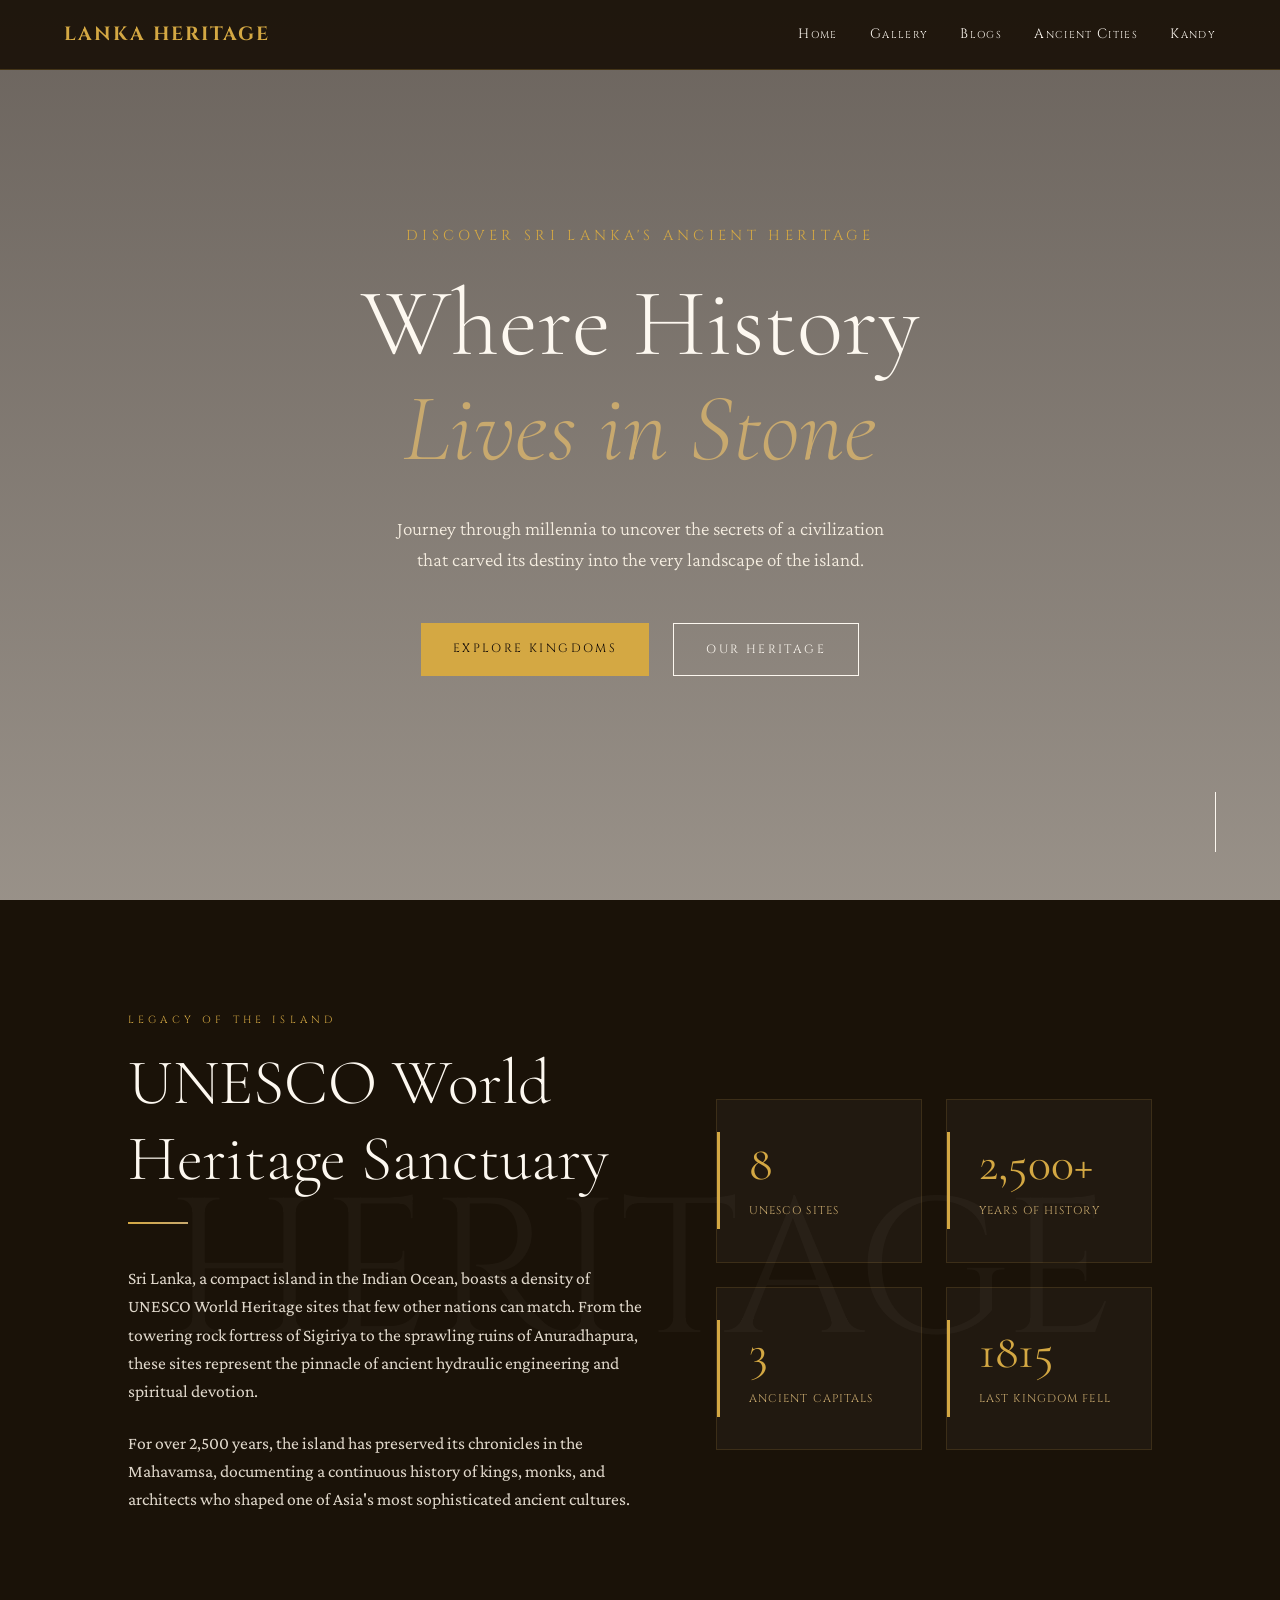
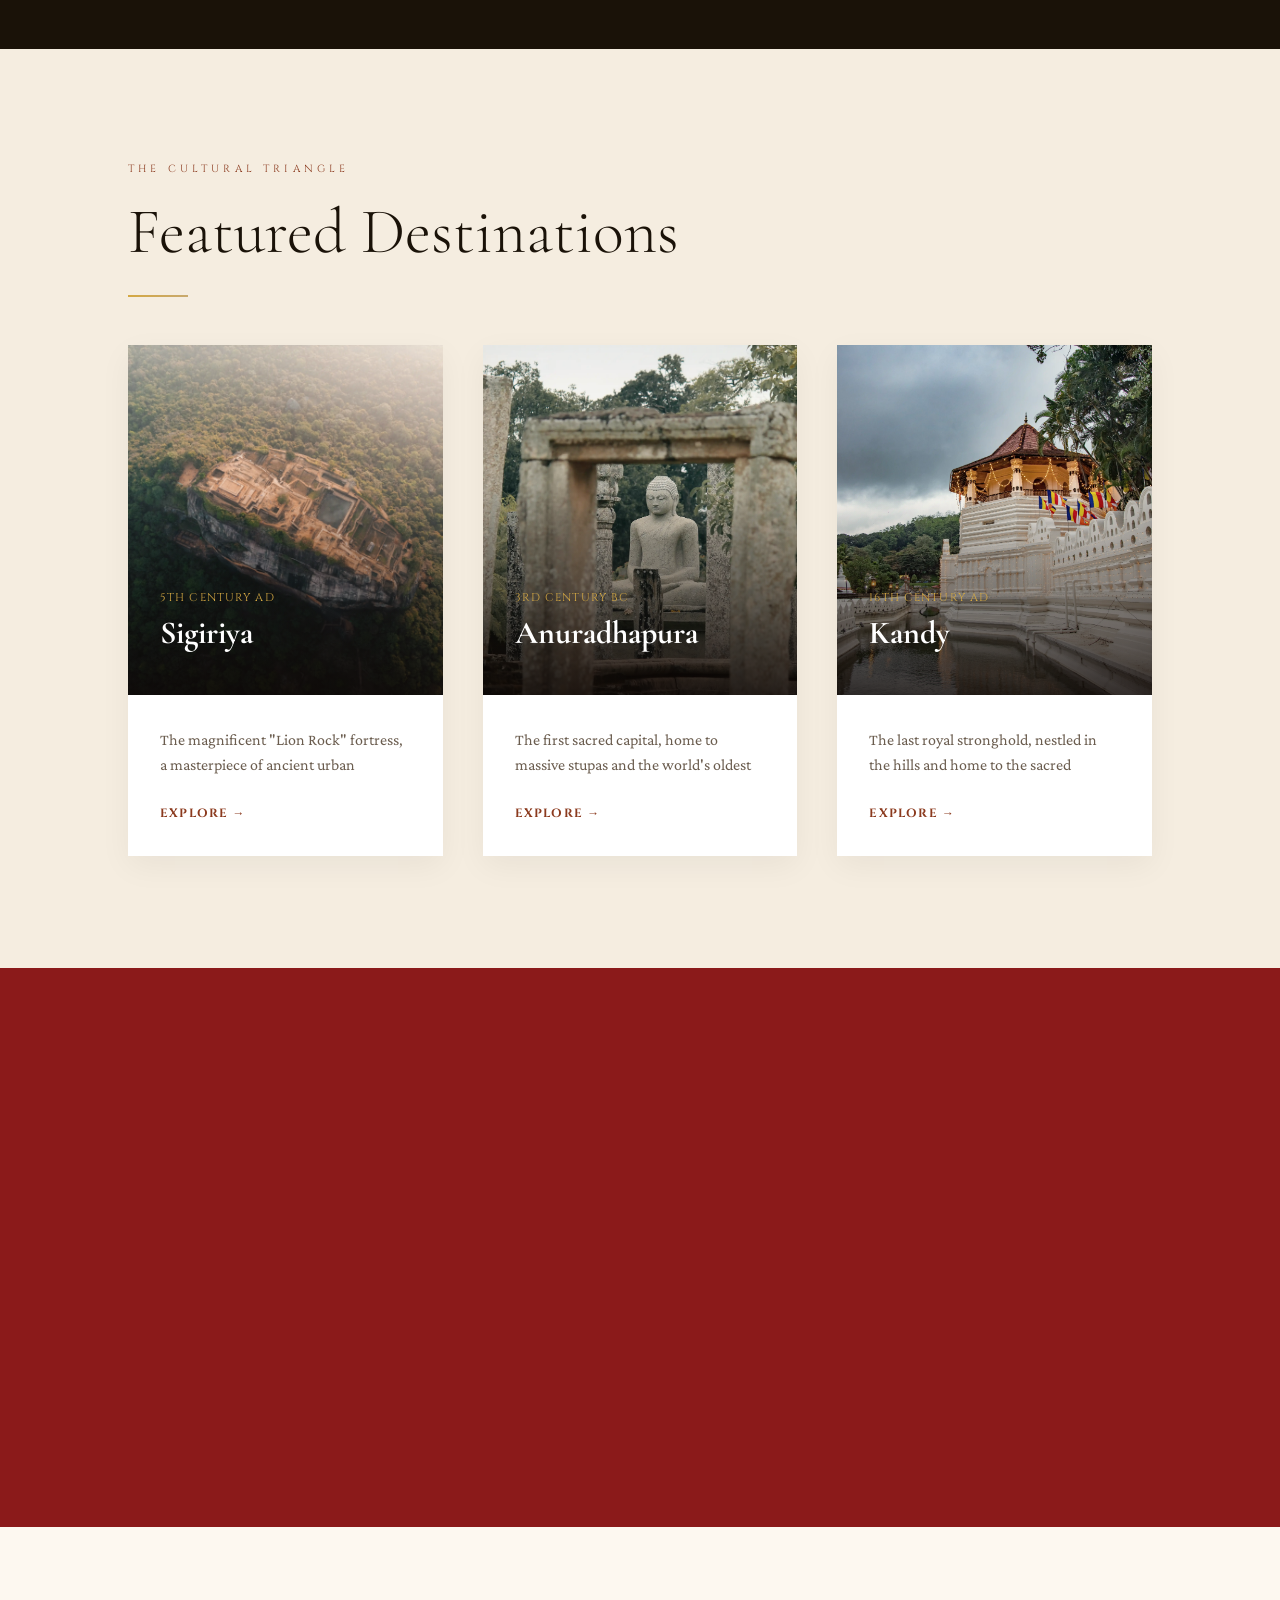
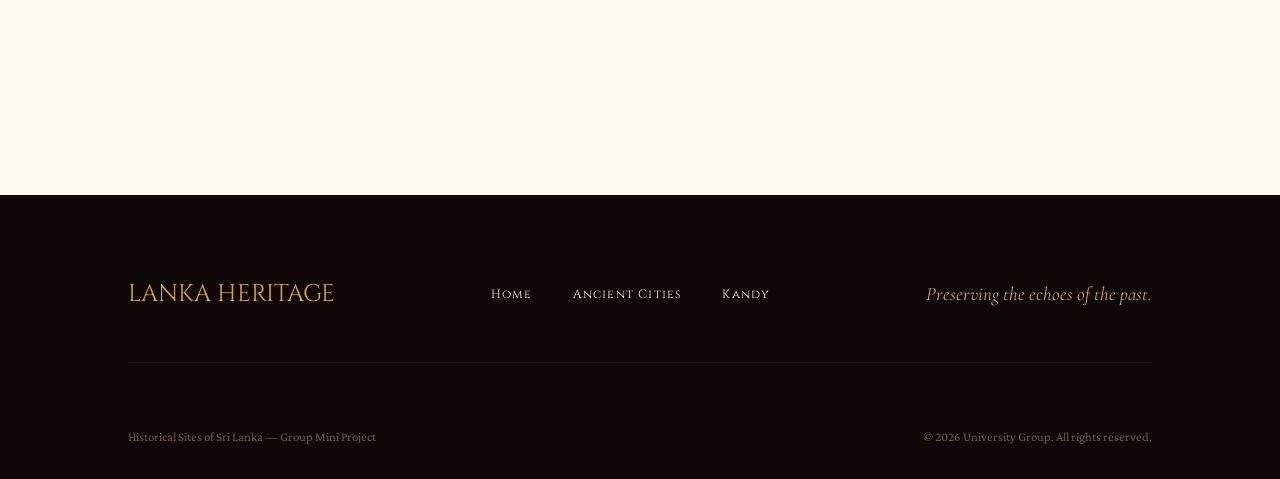
==== commit f033f238: "add heritage blog page with article cards, featured post, and pagination" ====
--- a/index.html
+++ b/index.html
@@ -1,810 +1,896 @@
-<!DOCTYPE html>
+<!doctype html>
 <html lang="en">
-<head>
-    <meta charset="UTF-8">
-    <meta name="viewport" content="width=device-width, initial-scale=1.0">
+  <head>
+    <meta charset="UTF-8" />
+    <meta name="viewport" content="width=device-width, initial-scale=1.0" />
     <title>Historical Sites of Sri Lanka | Homepage</title>
     <!-- Google Fonts -->
-    <link rel="preconnect" href="https://fonts.googleapis.com">
-    <link rel="preconnect" href="https://fonts.gstatic.com" crossorigin>
-    <link href="https://fonts.googleapis.com/css2?family=Cinzel:wght@400;700&family=Cormorant+Garamond:ital,wght@0,300;0,400;0,700;1,300;1,400&family=Crimson+Pro:wght@200;300;400;600&display=swap" rel="stylesheet">
+    <link rel="preconnect" href="https://fonts.googleapis.com" />
+    <link rel="preconnect" href="https://fonts.gstatic.com" crossorigin />
+    <link
+      href="https://fonts.googleapis.com/css2?family=Cinzel:wght@400;700&family=Cormorant+Garamond:ital,wght@0,300;0,400;0,700;1,300;1,400&family=Crimson+Pro:wght@200;300;400;600&display=swap"
+      rel="stylesheet"
+    />
     <style>
-        :root {
-            --stone:      #c8a96e;
-            --deep:       #1a1208;
-            --parchment:  #f5ede0;
-            --rust:       #8b3a1e;
-            --gold:       #d4a843;
-            --ivory:      #fdf8f0;
-            --smoke:      #6b5d4f;
-            --crimson:    #8b1a1a;
-            --saffron:    #e8a020;
-            --night:      #0e0705;
-        }
-
-        * {
-            margin: 0;
-            padding: 0;
-            box-sizing: border-box;
-        }
-
-        body {
-            font-family: 'Crimson Pro', serif;
-            background-color: var(--parchment);
-            color: var(--deep);
-            line-height: 1.6;
-            overflow-x: hidden;
-        }
-
-        /* Fixed Navigation */
-        .navbar {
-            position: fixed;
-            top: 0;
-            left: 0;
-            width: 100%;
-            display: flex;
-            justify-content: space-between;
-            align-items: center;
-            padding: 1.2rem 5%;
-            background: rgba(26, 18, 8, 0.93);
-            z-index: 1000;
-            border-bottom: 1px solid rgba(212, 168, 67, 0.2);
-        }
-
-        .logo {
-            font-family: 'Cinzel', serif;
-            color: var(--gold);
-            font-weight: 700;
-            font-size: 1.2rem;
-            text-decoration: none;
-            letter-spacing: 0.1em;
-        }
-
+      :root {
+        --stone: #c8a96e;
+        --deep: #1a1208;
+        --parchment: #f5ede0;
+        --rust: #8b3a1e;
+        --gold: #d4a843;
+        --ivory: #fdf8f0;
+        --smoke: #6b5d4f;
+        --crimson: #8b1a1a;
+        --saffron: #e8a020;
+        --night: #0e0705;
+      }
+
+      * {
+        margin: 0;
+        padding: 0;
+        box-sizing: border-box;
+      }
+
+      body {
+        font-family: "Crimson Pro", serif;
+        background-color: var(--parchment);
+        color: var(--deep);
+        line-height: 1.6;
+        overflow-x: hidden;
+      }
+
+      /* Fixed Navigation */
+      .navbar {
+        position: fixed;
+        top: 0;
+        left: 0;
+        width: 100%;
+        display: flex;
+        justify-content: space-between;
+        align-items: center;
+        padding: 1.2rem 5%;
+        background: rgba(26, 18, 8, 0.93);
+        z-index: 1000;
+        border-bottom: 1px solid rgba(212, 168, 67, 0.2);
+      }
+
+      .logo {
+        font-family: "Cinzel", serif;
+        color: var(--gold);
+        font-weight: 700;
+        font-size: 1.2rem;
+        text-decoration: none;
+        letter-spacing: 0.1em;
+      }
+
+      .nav-links {
+        display: flex;
+        gap: 2rem;
+      }
+
+      .nav-links a {
+        font-family: "Cinzel", serif;
+        font-variant: small-caps;
+        color: var(--ivory);
+        text-decoration: none;
+        font-size: 0.85rem;
+        letter-spacing: 0.1em;
+        transition: color 0.3s ease;
+      }
+
+      .nav-links a:hover {
+        color: var(--gold);
+      }
+
+      /* Hero Section */
+      .hero {
+        height: 100vh;
+        width: 100%;
+        position: relative;
+        display: flex;
+        flex-direction: column;
+        justify-content: center;
+        align-items: center;
+        text-align: center;
+        color: var(--ivory);
+        overflow: hidden;
+      }
+
+      .hero-bg {
+        position: absolute;
+        top: 0;
+        left: 0;
+        width: 100%;
+        height: 100%;
+        background:
+          linear-gradient(rgba(14, 7, 5, 0.6), rgba(14, 7, 5, 0.4)),
+          url("https://upload.wikimedia.org/wikipedia/commons/thumb/3/35/Sigiriya_mirror_wall.jpg/1280px-Sigiriya_mirror_wall.jpg");
+        background-size: cover;
+        background-position: center;
+        z-index: -1;
+        animation: slowZoom 18s infinite alternate ease-in-out;
+      }
+
+      @keyframes slowZoom {
+        from {
+          transform: scale(1);
+        }
+        to {
+          transform: scale(1.06);
+        }
+      }
+
+      .hero-content {
+        max-width: 900px;
+        padding: 0 2rem;
+      }
+
+      .eyebrow {
+        font-family: "Cinzel", serif;
+        color: var(--gold);
+        font-size: 0.9rem;
+        letter-spacing: 0.3em;
+        text-transform: uppercase;
+        margin-bottom: 1.5rem;
+        display: block;
+        opacity: 0;
+        animation: fadeInDown 1s forwards 0.5s;
+      }
+
+      .hero h1 {
+        font-family: "Cormorant Garamond", serif;
+        font-size: clamp(3rem, 8vw, 6rem);
+        font-weight: 300;
+        line-height: 1.1;
+        margin-bottom: 2rem;
+        opacity: 0;
+        animation: fadeInUp 1.2s forwards 0.8s;
+      }
+
+      .hero h1 span {
+        font-style: italic;
+        color: var(--stone);
+      }
+
+      .hero p {
+        max-width: 500px;
+        margin: 0 auto 3rem;
+        font-size: 1.2rem;
+        font-weight: 300;
+        color: var(--parchment);
+        opacity: 0;
+        animation: fadeInUp 1.2s forwards 1.1s;
+      }
+
+      .hero-btns {
+        display: flex;
+        gap: 1.5rem;
+        justify-content: center;
+        opacity: 0;
+        animation: fadeInUp 1.2s forwards 1.4s;
+      }
+
+      .btn {
+        padding: 1rem 2rem;
+        font-family: "Cinzel", serif;
+        text-decoration: none;
+        font-size: 0.75rem;
+        letter-spacing: 0.2em;
+        text-transform: uppercase;
+        transition: all 0.3s ease;
+      }
+
+      .btn-primary {
+        background-color: var(--gold);
+        color: var(--night);
+      }
+
+      .btn-primary:hover {
+        background-color: var(--ivory);
+      }
+
+      .btn-ghost {
+        border: 1px solid var(--ivory);
+        color: var(--ivory);
+      }
+
+      .btn-ghost:hover {
+        background-color: var(--ivory);
+        color: var(--night);
+      }
+
+      .scroll-indicator {
+        position: absolute;
+        bottom: 3rem;
+        right: 5%;
+        display: flex;
+        flex-direction: column;
+        align-items: center;
+        gap: 1rem;
+        opacity: 0;
+        animation: fadeIn 1.5s forwards 2s;
+      }
+
+      .scroll-line {
+        width: 1px;
+        height: 60px;
+        background: var(--gold);
+        position: relative;
+        overflow: hidden;
+      }
+
+      .scroll-line::after {
+        content: "";
+        position: absolute;
+        top: 0;
+        left: 0;
+        width: 100%;
+        height: 100%;
+        background: var(--ivory);
+        animation: scrollLine 2s infinite ease-in-out;
+      }
+
+      @keyframes scrollLine {
+        0% {
+          transform: translateY(-100%);
+        }
+        100% {
+          transform: translateY(100%);
+        }
+      }
+
+      @keyframes fadeInDown {
+        from {
+          opacity: 0;
+          transform: translateY(-20px);
+        }
+        to {
+          opacity: 1;
+          transform: translateY(0);
+        }
+      }
+
+      @keyframes fadeInUp {
+        from {
+          opacity: 0;
+          transform: translateY(30px);
+        }
+        to {
+          opacity: 1;
+          transform: translateY(0);
+        }
+      }
+
+      @keyframes fadeIn {
+        from {
+          opacity: 0;
+        }
+        to {
+          opacity: 1;
+        }
+      }
+
+      /* Global Sections Styles */
+      section {
+        padding: 7rem 10%;
+        position: relative;
+      }
+
+      .section-label {
+        font-family: "Cinzel", serif;
+        font-size: 0.65rem;
+        letter-spacing: 0.4em;
+        text-transform: uppercase;
+        color: var(--rust);
+        display: block;
+        margin-bottom: 1rem;
+      }
+
+      .section-title {
+        font-family: "Cormorant Garamond", serif;
+        font-weight: 300;
+        font-size: clamp(2.5rem, 5vw, 4rem);
+        color: var(--deep);
+        margin-bottom: 1.5rem;
+        line-height: 1.2;
+      }
+
+      .divider {
+        width: 60px;
+        height: 2px;
+        background: linear-gradient(to right, var(--gold), var(--stone));
+        margin-bottom: 2.5rem;
+      }
+
+      /* Reveal Animation Classes */
+      .reveal {
+        opacity: 0;
+        transform: translateY(30px);
+        transition:
+          opacity 0.7s ease,
+          transform 0.7s ease;
+      }
+
+      .reveal.visible {
+        opacity: 1;
+        transform: none;
+      }
+
+      /* Intro Strip */
+      .intro-strip {
+        background-color: var(--deep);
+        color: var(--parchment);
+        display: grid;
+        grid-template-columns: 1.2fr 1fr;
+        gap: 4rem;
+        align-items: center;
+        overflow: hidden;
+      }
+
+      .intro-strip .watermark {
+        position: absolute;
+        top: 50%;
+        left: 50%;
+        transform: translate(-50%, -50%);
+        font-family: "Cinzel", serif;
+        font-size: 15vw;
+        color: rgba(255, 255, 255, 0.03);
+        pointer-events: none;
+        z-index: 0;
+        white-space: nowrap;
+      }
+
+      .intro-content {
+        position: relative;
+        z-index: 1;
+      }
+
+      .intro-content .section-label {
+        color: var(--gold);
+      }
+
+      .intro-content .section-title {
+        color: var(--ivory);
+      }
+
+      .intro-content p {
+        margin-bottom: 1.5rem;
+        font-size: 1.1rem;
+        opacity: 0.9;
+      }
+
+      .stats-grid {
+        display: grid;
+        grid-template-columns: 1fr 1fr;
+        gap: 1.5rem;
+        position: relative;
+        z-index: 1;
+      }
+
+      .stat-card {
+        background: rgba(255, 255, 255, 0.03);
+        border: 1px solid rgba(212, 168, 67, 0.15);
+        padding: 2.5rem 2rem;
+        position: relative;
+      }
+
+      .stat-card::before {
+        content: "";
+        position: absolute;
+        left: 0;
+        top: 20%;
+        bottom: 20%;
+        width: 3px;
+        background-color: var(--gold);
+      }
+
+      .stat-num {
+        display: block;
+        font-family: "Cormorant Garamond", serif;
+        font-size: 3rem;
+        color: var(--gold);
+        line-height: 1;
+        margin-bottom: 0.5rem;
+      }
+
+      .stat-label {
+        font-family: "Cinzel", serif;
+        font-size: 0.7rem;
+        letter-spacing: 0.1em;
+        text-transform: uppercase;
+        color: var(--stone);
+      }
+
+      /* Featured Destinations */
+      .destinations {
+        background-color: var(--parchment);
+      }
+
+      .destinations-grid {
+        display: grid;
+        grid-template-columns: repeat(3, 1fr);
+        gap: 2.5rem;
+        margin-top: 3rem;
+      }
+
+      .dest-card {
+        background: white;
+        text-decoration: none;
+        color: inherit;
+        box-shadow: 0 10px 30px rgba(0, 0, 0, 0.05);
+        transition:
+          transform 0.4s ease,
+          box-shadow 0.4s ease;
+        display: block;
+      }
+
+      .dest-card:hover {
+        transform: translateY(-6px);
+        box-shadow: 0 20px 40px rgba(0, 0, 0, 0.1);
+      }
+
+      .dest-img-wrap {
+        height: 350px;
+        overflow: hidden;
+        position: relative;
+      }
+
+      .dest-img {
+        width: 100%;
+        height: 100%;
+        object-fit: cover;
+        filter: sepia(12%) saturate(88%);
+        transition: transform 0.6s ease;
+      }
+
+      .dest-card:hover .dest-img {
+        transform: scale(1.1);
+      }
+
+      .dest-overlay {
+        position: absolute;
+        bottom: 0;
+        left: 0;
+        width: 100%;
+        height: 60%;
+        background: linear-gradient(transparent, rgba(14, 7, 5, 0.8));
+        display: flex;
+        flex-direction: column;
+        justify-content: flex-end;
+        padding: 2rem;
+      }
+
+      .dest-overlay h3 {
+        font-family: "Cormorant Garamond", serif;
+        font-size: 2rem;
+        color: white;
+        margin-bottom: 0.3rem;
+      }
+
+      .dest-period {
+        font-family: "Cinzel", serif;
+        color: var(--gold);
+        font-size: 0.7rem;
+        letter-spacing: 0.1em;
+        text-transform: uppercase;
+      }
+
+      .dest-info {
+        padding: 2rem;
+      }
+
+      .dest-info p {
+        font-size: 1rem;
+        color: var(--smoke);
+        margin-bottom: 1.5rem;
+        height: 3em;
+        overflow: hidden;
+      }
+
+      .explore-link {
+        color: var(--rust);
+        font-family: "Cinzel", serif;
+        font-size: 0.75rem;
+        letter-spacing: 0.1em;
+        text-decoration: none;
+        text-transform: uppercase;
+        font-weight: 700;
+      }
+
+      /* Why Visit Strip */
+      .why-visit {
+        background-color: var(--crimson);
+        color: var(--parchment);
+        text-align: center;
+      }
+
+      .why-visit .section-title {
+        color: white;
+        text-align: center;
+        margin-bottom: 4rem;
+      }
+
+      .features-grid {
+        display: grid;
+        grid-template-columns: repeat(3, 1fr);
+        gap: 4rem;
+      }
+
+      .feature-block {
+        display: flex;
+        flex-direction: column;
+        align-items: center;
+      }
+
+      .feature-icon {
+        font-size: 3rem;
+        margin-bottom: 1.5rem;
+      }
+
+      .feature-block h4 {
+        font-family: "Cinzel", serif;
+        font-size: 1rem;
+        letter-spacing: 0.1em;
+        margin-bottom: 1rem;
+        color: var(--gold);
+      }
+
+      .feature-block p {
+        font-size: 1rem;
+        opacity: 0.9;
+      }
+
+      /* Quick Facts Banner */
+      .facts-banner {
+        background-color: var(--ivory);
+        background-image: radial-gradient(
+          var(--stone) 0.5px,
+          transparent 0.5px
+        );
+        background-size: 20px 20px;
+        padding: 4rem 5%;
+        overflow: hidden;
+      }
+
+      .facts-row {
+        display: flex;
+        justify-content: center;
+        flex-wrap: wrap;
+        gap: 1.5rem;
+      }
+
+      .fact-pill {
+        background: white;
+        padding: 1rem 2rem;
+        border-radius: 50px;
+        box-shadow: 0 5px 15px rgba(0, 0, 0, 0.03);
+        font-size: 0.95rem;
+        border: 1px solid rgba(200, 169, 110, 0.2);
+        color: var(--deep);
+        white-space: nowrap;
+      }
+
+      /* Footer */
+      footer {
+        background-color: var(--night);
+        color: var(--parchment);
+        padding: 5rem 10% 2rem;
+      }
+
+      .footer-top {
+        display: flex;
+        justify-content: space-between;
+        align-items: center;
+        margin-bottom: 4rem;
+        padding-bottom: 3rem;
+        border-bottom: 1px solid rgba(255, 255, 255, 0.05);
+      }
+
+      .footer-logo {
+        font-family: "Cinzel", serif;
+        color: var(--gold);
+        font-size: 1.5rem;
+        text-decoration: none;
+      }
+
+      .footer-nav {
+        display: flex;
+        gap: 2.5rem;
+      }
+
+      .footer-nav a {
+        color: var(--ivory);
+        text-decoration: none;
+        font-family: "Cinzel", serif;
+        font-size: 0.75rem;
+        letter-spacing: 0.1em;
+        transition: color 0.3s ease;
+      }
+
+      .footer-nav a:hover {
+        color: var(--gold);
+      }
+
+      .footer-tagline {
+        font-family: "Cormorant Garamond", serif;
+        font-style: italic;
+        font-size: 1.2rem;
+        color: var(--stone);
+      }
+
+      .footer-bottom {
+        display: flex;
+        justify-content: space-between;
+        align-items: center;
+        font-size: 0.8rem;
+        color: var(--smoke);
+      }
+
+      .footer-bottom a {
+        color: var(--stone);
+        text-decoration: none;
+      }
+
+      /* Responsive */
+      @media (max-width: 900px) {
+        .intro-strip {
+          grid-template-columns: 1fr;
+        }
+        .destinations-grid {
+          grid-template-columns: repeat(2, 1fr);
+        }
+        .features-grid {
+          grid-template-columns: 1fr;
+          gap: 3rem;
+        }
+        .footer-top {
+          flex-direction: column;
+          gap: 2rem;
+          text-align: center;
+        }
+      }
+
+      @media (max-width: 600px) {
         .nav-links {
-            display: flex;
-            gap: 2rem;
-        }
-
-        .nav-links a {
-            font-family: 'Cinzel', serif;
-            font-variant: small-caps;
-            color: var(--ivory);
-            text-decoration: none;
-            font-size: 0.85rem;
-            letter-spacing: 0.1em;
-            transition: color 0.3s ease;
-        }
-
-        .nav-links a:hover {
-            color: var(--gold);
-        }
-
-        /* Hero Section */
-        .hero {
-            height: 100vh;
-            width: 100%;
-            position: relative;
-            display: flex;
-            flex-direction: column;
-            justify-content: center;
-            align-items: center;
-            text-align: center;
-            color: var(--ivory);
-            overflow: hidden;
-        }
-
-        .hero-bg {
-            position: absolute;
-            top: 0;
-            left: 0;
-            width: 100%;
-            height: 100%;
-            background: linear-gradient(rgba(14, 7, 5, 0.6), rgba(14, 7, 5, 0.4)), url('https://upload.wikimedia.org/wikipedia/commons/thumb/3/35/Sigiriya_mirror_wall.jpg/1280px-Sigiriya_mirror_wall.jpg');
-            background-size: cover;
-            background-position: center;
-            z-index: -1;
-            animation: slowZoom 18s infinite alternate ease-in-out;
-        }
-
-        @keyframes slowZoom {
-            from { transform: scale(1); }
-            to { transform: scale(1.06); }
-        }
-
-        .hero-content {
-            max-width: 900px;
-            padding: 0 2rem;
-        }
-
-        .eyebrow {
-            font-family: 'Cinzel', serif;
-            color: var(--gold);
-            font-size: 0.9rem;
-            letter-spacing: 0.3em;
-            text-transform: uppercase;
-            margin-bottom: 1.5rem;
-            display: block;
-            opacity: 0;
-            animation: fadeInDown 1s forwards 0.5s;
-        }
-
+          display: none;
+        }
         .hero h1 {
-            font-family: 'Cormorant Garamond', serif;
-            font-size: clamp(3rem, 8vw, 6rem);
-            font-weight: 300;
-            line-height: 1.1;
-            margin-bottom: 2rem;
-            opacity: 0;
-            animation: fadeInUp 1.2s forwards 0.8s;
-        }
-
-        .hero h1 span {
-            font-style: italic;
-            color: var(--stone);
-        }
-
-        .hero p {
-            max-width: 500px;
-            margin: 0 auto 3rem;
-            font-size: 1.2rem;
-            font-weight: 300;
-            color: var(--parchment);
-            opacity: 0;
-            animation: fadeInUp 1.2s forwards 1.1s;
-        }
-
-        .hero-btns {
-            display: flex;
-            gap: 1.5rem;
-            justify-content: center;
-            opacity: 0;
-            animation: fadeInUp 1.2s forwards 1.4s;
-        }
-
-        .btn {
-            padding: 1rem 2rem;
-            font-family: 'Cinzel', serif;
-            text-decoration: none;
-            font-size: 0.75rem;
-            letter-spacing: 0.2em;
-            text-transform: uppercase;
-            transition: all 0.3s ease;
-        }
-
-        .btn-primary {
-            background-color: var(--gold);
-            color: var(--night);
-        }
-
-        .btn-primary:hover {
-            background-color: var(--ivory);
-        }
-
-        .btn-ghost {
-            border: 1px solid var(--ivory);
-            color: var(--ivory);
-        }
-
-        .btn-ghost:hover {
-            background-color: var(--ivory);
-            color: var(--night);
-        }
-
-        .scroll-indicator {
-            position: absolute;
-            bottom: 3rem;
-            right: 5%;
-            display: flex;
-            flex-direction: column;
-            align-items: center;
-            gap: 1rem;
-            opacity: 0;
-            animation: fadeIn 1.5s forwards 2s;
-        }
-
-        .scroll-line {
-            width: 1px;
-            height: 60px;
-            background: var(--gold);
-            position: relative;
-            overflow: hidden;
-        }
-
-        .scroll-line::after {
-            content: '';
-            position: absolute;
-            top: 0;
-            left: 0;
-            width: 100%;
-            height: 100%;
-            background: var(--ivory);
-            animation: scrollLine 2s infinite ease-in-out;
-        }
-
-        @keyframes scrollLine {
-            0% { transform: translateY(-100%); }
-            100% { transform: translateY(100%); }
-        }
-
-        @keyframes fadeInDown {
-            from { opacity: 0; transform: translateY(-20px); }
-            to { opacity: 1; transform: translateY(0); }
-        }
-
-        @keyframes fadeInUp {
-            from { opacity: 0; transform: translateY(30px); }
-            to { opacity: 1; transform: translateY(0); }
-        }
-
-        @keyframes fadeIn {
-            from { opacity: 0; }
-            to { opacity: 1; }
-        }
-
-        /* Global Sections Styles */
+          font-size: 3.5rem;
+        }
+        .destinations-grid {
+          grid-template-columns: 1fr;
+        }
+        .stats-grid {
+          grid-template-columns: 1fr;
+        }
+        .footer-bottom {
+          flex-direction: column;
+          gap: 1rem;
+          text-align: center;
+        }
         section {
-            padding: 7rem 10%;
-            position: relative;
-        }
-
-        .section-label {
-            font-family: 'Cinzel', serif;
-            font-size: 0.65rem;
-            letter-spacing: 0.4em;
-            text-transform: uppercase;
-            color: var(--rust);
-            display: block;
-            margin-bottom: 1rem;
-        }
-
-        .section-title {
-            font-family: 'Cormorant Garamond', serif;
-            font-weight: 300;
-            font-size: clamp(2.5rem, 5vw, 4rem);
-            color: var(--deep);
-            margin-bottom: 1.5rem;
-            line-height: 1.2;
-        }
-
-        .divider {
-            width: 60px;
-            height: 2px;
-            background: linear-gradient(to right, var(--gold), var(--stone));
-            margin-bottom: 2.5rem;
-        }
-
-        /* Reveal Animation Classes */
-        .reveal {
-            opacity: 0;
-            transform: translateY(30px);
-            transition: opacity 0.7s ease, transform 0.7s ease;
-        }
-
-        .reveal.visible {
-            opacity: 1;
-            transform: none;
-        }
-
-        /* Intro Strip */
-        .intro-strip {
-            background-color: var(--deep);
-            color: var(--parchment);
-            display: grid;
-            grid-template-columns: 1.2fr 1fr;
-            gap: 4rem;
-            align-items: center;
-            overflow: hidden;
-        }
-
-        .intro-strip .watermark {
-            position: absolute;
-            top: 50%;
-            left: 50%;
-            transform: translate(-50%, -50%);
-            font-family: 'Cinzel', serif;
-            font-size: 15vw;
-            color: rgba(255, 255, 255, 0.03);
-            pointer-events: none;
-            z-index: 0;
-            white-space: nowrap;
-        }
-
-        .intro-content {
-            position: relative;
-            z-index: 1;
-        }
-
-        .intro-content .section-label {
-            color: var(--gold);
-        }
-
-        .intro-content .section-title {
-            color: var(--ivory);
-        }
-
-        .intro-content p {
-            margin-bottom: 1.5rem;
-            font-size: 1.1rem;
-            opacity: 0.9;
-        }
-
-        .stats-grid {
-            display: grid;
-            grid-template-columns: 1fr 1fr;
-            gap: 1.5rem;
-            position: relative;
-            z-index: 1;
-        }
-
-        .stat-card {
-            background: rgba(255, 255, 255, 0.03);
-            border: 1px solid rgba(212, 168, 67, 0.15);
-            padding: 2.5rem 2rem;
-            position: relative;
-        }
-
-        .stat-card::before {
-            content: '';
-            position: absolute;
-            left: 0;
-            top: 20%;
-            bottom: 20%;
-            width: 3px;
-            background-color: var(--gold);
-        }
-
-        .stat-num {
-            display: block;
-            font-family: 'Cormorant Garamond', serif;
-            font-size: 3rem;
-            color: var(--gold);
-            line-height: 1;
-            margin-bottom: 0.5rem;
-        }
-
-        .stat-label {
-            font-family: 'Cinzel', serif;
-            font-size: 0.7rem;
-            letter-spacing: 0.1em;
-            text-transform: uppercase;
-            color: var(--stone);
-        }
-
-        /* Featured Destinations */
-        .destinations {
-            background-color: var(--parchment);
-        }
-
-        .destinations-grid {
-            display: grid;
-            grid-template-columns: repeat(3, 1fr);
-            gap: 2.5rem;
-            margin-top: 3rem;
-        }
-
-        .dest-card {
-            background: white;
-            text-decoration: none;
-            color: inherit;
-            box-shadow: 0 10px 30px rgba(0,0,0,0.05);
-            transition: transform 0.4s ease, box-shadow 0.4s ease;
-            display: block;
-        }
-
-        .dest-card:hover {
-            transform: translateY(-6px);
-            box-shadow: 0 20px 40px rgba(0,0,0,0.1);
-        }
-
-        .dest-img-wrap {
-            height: 350px;
-            overflow: hidden;
-            position: relative;
-        }
-
-        .dest-img {
-            width: 100%;
-            height: 100%;
-            object-fit: cover;
-            filter: sepia(12%) saturate(88%);
-            transition: transform 0.6s ease;
-        }
-
-        .dest-card:hover .dest-img {
-            transform: scale(1.1);
-        }
-
-        .dest-overlay {
-            position: absolute;
-            bottom: 0;
-            left: 0;
-            width: 100%;
-            height: 60%;
-            background: linear-gradient(transparent, rgba(14, 7, 5, 0.8));
-            display: flex;
-            flex-direction: column;
-            justify-content: flex-end;
-            padding: 2rem;
-        }
-
-        .dest-overlay h3 {
-            font-family: 'Cormorant Garamond', serif;
-            font-size: 2rem;
-            color: white;
-            margin-bottom: 0.3rem;
-        }
-
-        .dest-period {
-            font-family: 'Cinzel', serif;
-            color: var(--gold);
-            font-size: 0.7rem;
-            letter-spacing: 0.1em;
-            text-transform: uppercase;
-        }
-
-        .dest-info {
-            padding: 2rem;
-        }
-
-        .dest-info p {
-            font-size: 1rem;
-            color: var(--smoke);
-            margin-bottom: 1.5rem;
-            height: 3em;
-            overflow: hidden;
-        }
-
-        .explore-link {
-            color: var(--rust);
-            font-family: 'Cinzel', serif;
-            font-size: 0.75rem;
-            letter-spacing: 0.1em;
-            text-decoration: none;
-            text-transform: uppercase;
-            font-weight: 700;
-        }
-
-        /* Why Visit Strip */
-        .why-visit {
-            background-color: var(--crimson);
-            color: var(--parchment);
-            text-align: center;
-        }
-
-        .why-visit .section-title {
-            color: white;
-            text-align: center;
-            margin-bottom: 4rem;
-        }
-
-        .features-grid {
-            display: grid;
-            grid-template-columns: repeat(3, 1fr);
-            gap: 4rem;
-        }
-
-        .feature-block {
-            display: flex;
-            flex-direction: column;
-            align-items: center;
-        }
-
-        .feature-icon {
-            font-size: 3rem;
-            margin-bottom: 1.5rem;
-        }
-
-        .feature-block h4 {
-            font-family: 'Cinzel', serif;
-            font-size: 1rem;
-            letter-spacing: 0.1em;
-            margin-bottom: 1rem;
-            color: var(--gold);
-        }
-
-        .feature-block p {
-            font-size: 1rem;
-            opacity: 0.9;
-        }
-
-        /* Quick Facts Banner */
-        .facts-banner {
-            background-color: var(--ivory);
-            background-image: radial-gradient(var(--stone) 0.5px, transparent 0.5px);
-            background-size: 20px 20px;
-            padding: 4rem 5%;
-            overflow: hidden;
-        }
-
-        .facts-row {
-            display: flex;
-            justify-content: center;
-            flex-wrap: wrap;
-            gap: 1.5rem;
-        }
-
-        .fact-pill {
-            background: white;
-            padding: 1rem 2rem;
-            border-radius: 50px;
-            box-shadow: 0 5px 15px rgba(0,0,0,0.03);
-            font-size: 0.95rem;
-            border: 1px solid rgba(200, 169, 110, 0.2);
-            color: var(--deep);
-            white-space: nowrap;
-        }
-
-        /* Footer */
-        footer {
-            background-color: var(--night);
-            color: var(--parchment);
-            padding: 5rem 10% 2rem;
-        }
-
-        .footer-top {
-            display: flex;
-            justify-content: space-between;
-            align-items: center;
-            margin-bottom: 4rem;
-            padding-bottom: 3rem;
-            border-bottom: 1px solid rgba(255,255,255,0.05);
-        }
-
-        .footer-logo {
-            font-family: 'Cinzel', serif;
-            color: var(--gold);
-            font-size: 1.5rem;
-            text-decoration: none;
-        }
-
-        .footer-nav {
-            display: flex;
-            gap: 2.5rem;
-        }
-
-        .footer-nav a {
-            color: var(--ivory);
-            text-decoration: none;
-            font-family: 'Cinzel', serif;
-            font-size: 0.75rem;
-            letter-spacing: 0.1em;
-            transition: color 0.3s ease;
-        }
-
-        .footer-nav a:hover {
-            color: var(--gold);
-        }
-
-        .footer-tagline {
-            font-family: 'Cormorant Garamond', serif;
-            font-style: italic;
-            font-size: 1.2rem;
-            color: var(--stone);
-        }
-
-        .footer-bottom {
-            display: flex;
-            justify-content: space-between;
-            align-items: center;
-            font-size: 0.8rem;
-            color: var(--smoke);
-        }
-
-        .footer-bottom a {
-            color: var(--stone);
-            text-decoration: none;
-        }
-
-        /* Responsive */
-        @media (max-width: 900px) {
-            .intro-strip {
-                grid-template-columns: 1fr;
+          padding: 5rem 5%;
+        }
+      }
+    </style>
+  </head>
+  <body>
+    <nav class="navbar">
+      <a href="index.html" class="logo">LANKA HERITAGE</a>
+      <div class="nav-links">
+        <a href="index.html">Home</a>
+        <a href="gallery.html">Gallery</a>
+        <a href="blog.html">Blogs</a>
+        <a href="ancient-cities.html">Ancient Cities</a>
+        <a href="kandy.html">Kandy</a>
+      </div>
+    </nav>
+
+    <header class="hero">
+      <div class="hero-bg"></div>
+      <div class="hero-content">
+        <span class="eyebrow">Discover Sri Lanka's Ancient Heritage</span>
+        <h1>Where History<br /><span>Lives in Stone</span></h1>
+        <p>
+          Journey through millennia to uncover the secrets of a civilization
+          that carved its destiny into the very landscape of the island.
+        </p>
+        <div class="hero-btns">
+          <a href="ancient-cities.html" class="btn btn-primary"
+            >Explore Kingdoms</a
+          >
+          <a href="#intro" class="btn btn-ghost">Our Heritage</a>
+        </div>
+      </div>
+      <div class="scroll-indicator">
+        <div class="scroll-line"></div>
+      </div>
+    </header>
+
+    <section id="intro" class="intro-strip reveal">
+      <div class="watermark">HERITAGE</div>
+      <div class="intro-content">
+        <span class="section-label">Legacy of the Island</span>
+        <h2 class="section-title">UNESCO World<br />Heritage Sanctuary</h2>
+        <div class="divider"></div>
+        <p>
+          Sri Lanka, a compact island in the Indian Ocean, boasts a density of
+          UNESCO World Heritage sites that few other nations can match. From the
+          towering rock fortress of Sigiriya to the sprawling ruins of
+          Anuradhapura, these sites represent the pinnacle of ancient hydraulic
+          engineering and spiritual devotion.
+        </p>
+        <p>
+          For over 2,500 years, the island has preserved its chronicles in the
+          Mahavamsa, documenting a continuous history of kings, monks, and
+          architects who shaped one of Asia's most sophisticated ancient
+          cultures.
+        </p>
+      </div>
+      <div class="stats-grid">
+        <div class="stat-card">
+          <span class="stat-num">8</span>
+          <span class="stat-label">UNESCO Sites</span>
+        </div>
+        <div class="stat-card">
+          <span class="stat-num">2,500+</span>
+          <span class="stat-label">Years of History</span>
+        </div>
+        <div class="stat-card">
+          <span class="stat-num">3</span>
+          <span class="stat-label">Ancient Capitals</span>
+        </div>
+        <div class="stat-card">
+          <span class="stat-num">1815</span>
+          <span class="stat-label">Last Kingdom Fell</span>
+        </div>
+      </div>
+    </section>
+
+    <section class="destinations">
+      <span class="section-label">The Cultural Triangle</span>
+      <h2 class="section-title">Featured Destinations</h2>
+      <div class="divider"></div>
+
+      <div class="destinations-grid">
+        <!-- Card 1: Sigiriya -->
+        <a href="ancient-cities.html" class="dest-card reveal">
+          <div class="dest-img-wrap">
+            <img src="images/sigiriya.webp" alt="Sigiriya" class="dest-img" />
+            <div class="dest-overlay">
+              <span class="dest-period">5th Century AD</span>
+              <h3>Sigiriya</h3>
+            </div>
+          </div>
+          <div class="dest-info">
+            <p>
+              The magnificent "Lion Rock" fortress, a masterpiece of ancient
+              urban planning and frescoes.
+            </p>
+            <span class="explore-link">Explore →</span>
+          </div>
+        </a>
+
+        <!-- Card 2: Anuradhapura -->
+        <a href="ancient-cities.html" class="dest-card reveal">
+          <div class="dest-img-wrap">
+            <img
+              src="images/anuradhapura.webp"
+              alt="Anuradhapura"
+              class="dest-img"
+            />
+            <div class="dest-overlay">
+              <span class="dest-period">3rd Century BC</span>
+              <h3>Anuradhapura</h3>
+            </div>
+          </div>
+          <div class="dest-info">
+            <p>
+              The first sacred capital, home to massive stupas and the world's
+              oldest documented tree.
+            </p>
+            <span class="explore-link">Explore →</span>
+          </div>
+        </a>
+
+        <!-- Card 3: Kandy -->
+        <a href="kandy.html" class="dest-card reveal">
+          <div class="dest-img-wrap">
+            <img src="images/kandy.webp" alt="Kandy" class="dest-img" />
+            <div class="dest-overlay">
+              <span class="dest-period">16th Century AD</span>
+              <h3>Kandy</h3>
+            </div>
+          </div>
+          <div class="dest-info">
+            <p>
+              The last royal stronghold, nestled in the hills and home to the
+              sacred Temple of the Tooth.
+            </p>
+            <span class="explore-link">Explore →</span>
+          </div>
+        </a>
+      </div>
+    </section>
+
+    <section class="why-visit">
+      <h2 class="section-title reveal">Why Experience Sri Lanka?</h2>
+      <div class="features-grid">
+        <div class="feature-block reveal">
+          <div class="feature-icon">🏛</div>
+          <h4>Ancient Wonders</h4>
+          <p>
+            Visit three UNESCO sites located within 100km of each other in the
+            Cultural Triangle.
+          </p>
+        </div>
+        <div class="feature-block reveal">
+          <div class="feature-icon">🌿</div>
+          <h4>Living Traditions</h4>
+          <p>
+            Witness ancient ceremonies and festivals that have been practiced
+            for over two millennia.
+          </p>
+        </div>
+        <div class="feature-block reveal">
+          <div class="feature-icon">🗺</div>
+          <h4>Easy to Explore</h4>
+          <p>
+            A compact island rich in variety, allowing you to travel between
+            eras in a single day.
+          </p>
+        </div>
+      </div>
+    </section>
+
+    <section class="facts-banner">
+      <div class="facts-row">
+        <div class="fact-pill reveal">
+          🦷 Tooth Relic housed since 4th century AD
+        </div>
+        <div class="fact-pill reveal">
+          🌳 World's oldest documented tree — Anuradhapura
+        </div>
+        <div class="fact-pill reveal">🏰 Sigiriya built in 477 AD</div>
+        <div class="fact-pill reveal">
+          📜 Mahavamsa — one of world's oldest histories
+        </div>
+        <div class="fact-pill reveal">
+          🎭 Kandyan dance — UNESCO Intangible Heritage
+        </div>
+      </div>
+    </section>
+
+    <footer>
+      <div class="footer-top">
+        <a href="index.html" class="footer-logo">LANKA HERITAGE</a>
+        <div class="footer-nav">
+          <a href="index.html">Home</a>
+          <a href="ancient-cities.html">Ancient Cities</a>
+          <a href="kandy.html">Kandy</a>
+        </div>
+        <span class="footer-tagline">Preserving the echoes of the past.</span>
+      </div>
+      <div class="footer-bottom">
+        <p>Historical Sites of Sri Lanka — Group Mini Project</p>
+        <p>&copy; 2026 University Group. All rights reserved.</p>
+      </div>
+    </footer>
+
+    <script>
+      const reveals = document.querySelectorAll(".reveal, .timeline-entry");
+      const io = new IntersectionObserver(
+        (entries) => {
+          entries.forEach((e, i) => {
+            if (e.isIntersecting) {
+              setTimeout(() => e.target.classList.add("visible"), i * 90);
+              io.unobserve(e.target);
             }
-            .destinations-grid {
-                grid-template-columns: repeat(2, 1fr);
-            }
-            .features-grid {
-                grid-template-columns: 1fr;
-                gap: 3rem;
-            }
-            .footer-top {
-                flex-direction: column;
-                gap: 2rem;
-                text-align: center;
-            }
-        }
-
-        @media (max-width: 600px) {
-            .nav-links {
-                display: none;
-            }
-            .hero h1 {
-                font-size: 3.5rem;
-            }
-            .destinations-grid {
-                grid-template-columns: 1fr;
-            }
-            .stats-grid {
-                grid-template-columns: 1fr;
-            }
-            .footer-bottom {
-                flex-direction: column;
-                gap: 1rem;
-                text-align: center;
-            }
-            section {
-                padding: 5rem 5%;
-            }
-        }
-    </style>
-</head>
-<body>
-
-    <nav class="navbar">
-        <a href="index.html" class="logo">LANKA HERITAGE</a>
-        <div class="nav-links">
-            <a href="index.html">Home</a>
-            <a href="ancient-cities.html">Ancient Cities</a>
-            <a href="kandy.html">Kandy</a>
-        </div>
-    </nav>
-
-    <header class="hero">
-        <div class="hero-bg"></div>
-        <div class="hero-content">
-            <span class="eyebrow">Discover Sri Lanka's Ancient Heritage</span>
-            <h1>Where History<br><span>Lives in Stone</span></h1>
-            <p>Journey through millennia to uncover the secrets of a civilization that carved its destiny into the very landscape of the island.</p>
-            <div class="hero-btns">
-                <a href="ancient-cities.html" class="btn btn-primary">Explore Kingdoms</a>
-                <a href="#intro" class="btn btn-ghost">Our Heritage</a>
-            </div>
-        </div>
-        <div class="scroll-indicator">
-            <div class="scroll-line"></div>
-        </div>
-    </header>
-
-    <section id="intro" class="intro-strip reveal">
-        <div class="watermark">HERITAGE</div>
-        <div class="intro-content">
-            <span class="section-label">Legacy of the Island</span>
-            <h2 class="section-title">UNESCO World<br>Heritage Sanctuary</h2>
-            <div class="divider"></div>
-            <p>Sri Lanka, a compact island in the Indian Ocean, boasts a density of UNESCO World Heritage sites that few other nations can match. From the towering rock fortress of Sigiriya to the sprawling ruins of Anuradhapura, these sites represent the pinnacle of ancient hydraulic engineering and spiritual devotion.</p>
-            <p>For over 2,500 years, the island has preserved its chronicles in the Mahavamsa, documenting a continuous history of kings, monks, and architects who shaped one of Asia's most sophisticated ancient cultures.</p>
-        </div>
-        <div class="stats-grid">
-            <div class="stat-card">
-                <span class="stat-num">8</span>
-                <span class="stat-label">UNESCO Sites</span>
-            </div>
-            <div class="stat-card">
-                <span class="stat-num">2,500+</span>
-                <span class="stat-label">Years of History</span>
-            </div>
-            <div class="stat-card">
-                <span class="stat-num">3</span>
-                <span class="stat-label">Ancient Capitals</span>
-            </div>
-            <div class="stat-card">
-                <span class="stat-num">1815</span>
-                <span class="stat-label">Last Kingdom Fell</span>
-            </div>
-        </div>
-    </section>
-
-    <section class="destinations">
-        <span class="section-label">The Cultural Triangle</span>
-        <h2 class="section-title">Featured Destinations</h2>
-        <div class="divider"></div>
-        
-        <div class="destinations-grid">
-            <!-- Card 1: Sigiriya -->
-            <a href="ancient-cities.html" class="dest-card reveal">
-                <div class="dest-img-wrap">
-                    <img src="https://upload.wikimedia.org/wikipedia/commons/thumb/3/35/Sigiriya_mirror_wall.jpg/800px-Sigiriya_mirror_wall.jpg" alt="Sigiriya" class="dest-img">
-                    <div class="dest-overlay">
-                        <span class="dest-period">5th Century AD</span>
-                        <h3>Sigiriya</h3>
-                    </div>
-                </div>
-                <div class="dest-info">
-                    <p>The magnificent "Lion Rock" fortress, a masterpiece of ancient urban planning and frescoes.</p>
-                    <span class="explore-link">Explore →</span>
-                </div>
-            </a>
-
-            <!-- Card 2: Anuradhapura -->
-            <a href="ancient-cities.html" class="dest-card reveal">
-                <div class="dest-img-wrap">
-                    <img src="https://upload.wikimedia.org/wikipedia/commons/thumb/1/12/Anuradhapura_Ruwanwelisaya_stupa.jpg/800px-Anuradhapura_Ruwanwelisaya_stupa.jpg" alt="Anuradhapura" class="dest-img">
-                    <div class="dest-overlay">
-                        <span class="dest-period">3rd Century BC</span>
-                        <h3>Anuradhapura</h3>
-                    </div>
-                </div>
-                <div class="dest-info">
-                    <p>The first sacred capital, home to massive stupas and the world's oldest documented tree.</p>
-                    <span class="explore-link">Explore →</span>
-                </div>
-            </a>
-
-            <!-- Card 3: Kandy -->
-            <a href="kandy.html" class="dest-card reveal">
-                <div class="dest-img-wrap">
-                    <img src="https://upload.wikimedia.org/wikipedia/commons/thumb/5/5c/Temple_of_the_Tooth%2C_Kandy_%2814%29.jpg/800px-Temple_of_the_Tooth%2C_Kandy_%2814%29.jpg" alt="Kandy" class="dest-img">
-                    <div class="dest-overlay">
-                        <span class="dest-period">16th Century AD</span>
-                        <h3>Kandy</h3>
-                    </div>
-                </div>
-                <div class="dest-info">
-                    <p>The last royal stronghold, nestled in the hills and home to the sacred Temple of the Tooth.</p>
-                    <span class="explore-link">Explore →</span>
-                </div>
-            </a>
-        </div>
-    </section>
-
-    <section class="why-visit">
-        <h2 class="section-title reveal">Why Experience Sri Lanka?</h2>
-        <div class="features-grid">
-            <div class="feature-block reveal">
-                <div class="feature-icon">🏛</div>
-                <h4>Ancient Wonders</h4>
-                <p>Visit three UNESCO sites located within 100km of each other in the Cultural Triangle.</p>
-            </div>
-            <div class="feature-block reveal">
-                <div class="feature-icon">🌿</div>
-                <h4>Living Traditions</h4>
-                <p>Witness ancient ceremonies and festivals that have been practiced for over two millennia.</p>
-            </div>
-            <div class="feature-block reveal">
-                <div class="feature-icon">🗺</div>
-                <h4>Easy to Explore</h4>
-                <p>A compact island rich in variety, allowing you to travel between eras in a single day.</p>
-            </div>
-        </div>
-    </section>
-
-    <section class="facts-banner">
-        <div class="facts-row">
-            <div class="fact-pill reveal">🦷 Tooth Relic housed since 4th century AD</div>
-            <div class="fact-pill reveal">🌳 World's oldest documented tree — Anuradhapura</div>
-            <div class="fact-pill reveal">🏰 Sigiriya built in 477 AD</div>
-            <div class="fact-pill reveal">📜 Mahavamsa — one of world's oldest histories</div>
-            <div class="fact-pill reveal">🎭 Kandyan dance — UNESCO Intangible Heritage</div>
-        </div>
-    </section>
-
-    <footer>
-        <div class="footer-top">
-            <a href="index.html" class="footer-logo">LANKA HERITAGE</a>
-            <div class="footer-nav">
-                <a href="index.html">Home</a>
-                <a href="ancient-cities.html">Ancient Cities</a>
-                <a href="kandy.html">Kandy</a>
-            </div>
-            <span class="footer-tagline">Preserving the echoes of the past.</span>
-        </div>
-        <div class="footer-bottom">
-            <p>Historical Sites of Sri Lanka — Group Mini Project</p>
-            <p>&copy; 2026 University Group. All rights reserved.</p>
-        </div>
-    </footer>
-
-    <script>
-        const reveals = document.querySelectorAll('.reveal, .timeline-entry');
-        const io = new IntersectionObserver((entries) => {
-            entries.forEach((e, i) => {
-                if (e.isIntersecting) {
-                    setTimeout(() => e.target.classList.add('visible'), i * 90);
-                    io.unobserve(e.target);
-                }
-            });
-        }, { threshold: 0.08 });
-        reveals.forEach(r => io.observe(r));
+          });
+        },
+        { threshold: 0.08 },
+      );
+      reveals.forEach((r) => io.observe(r));
     </script>
-</body>
+  </body>
 </html>
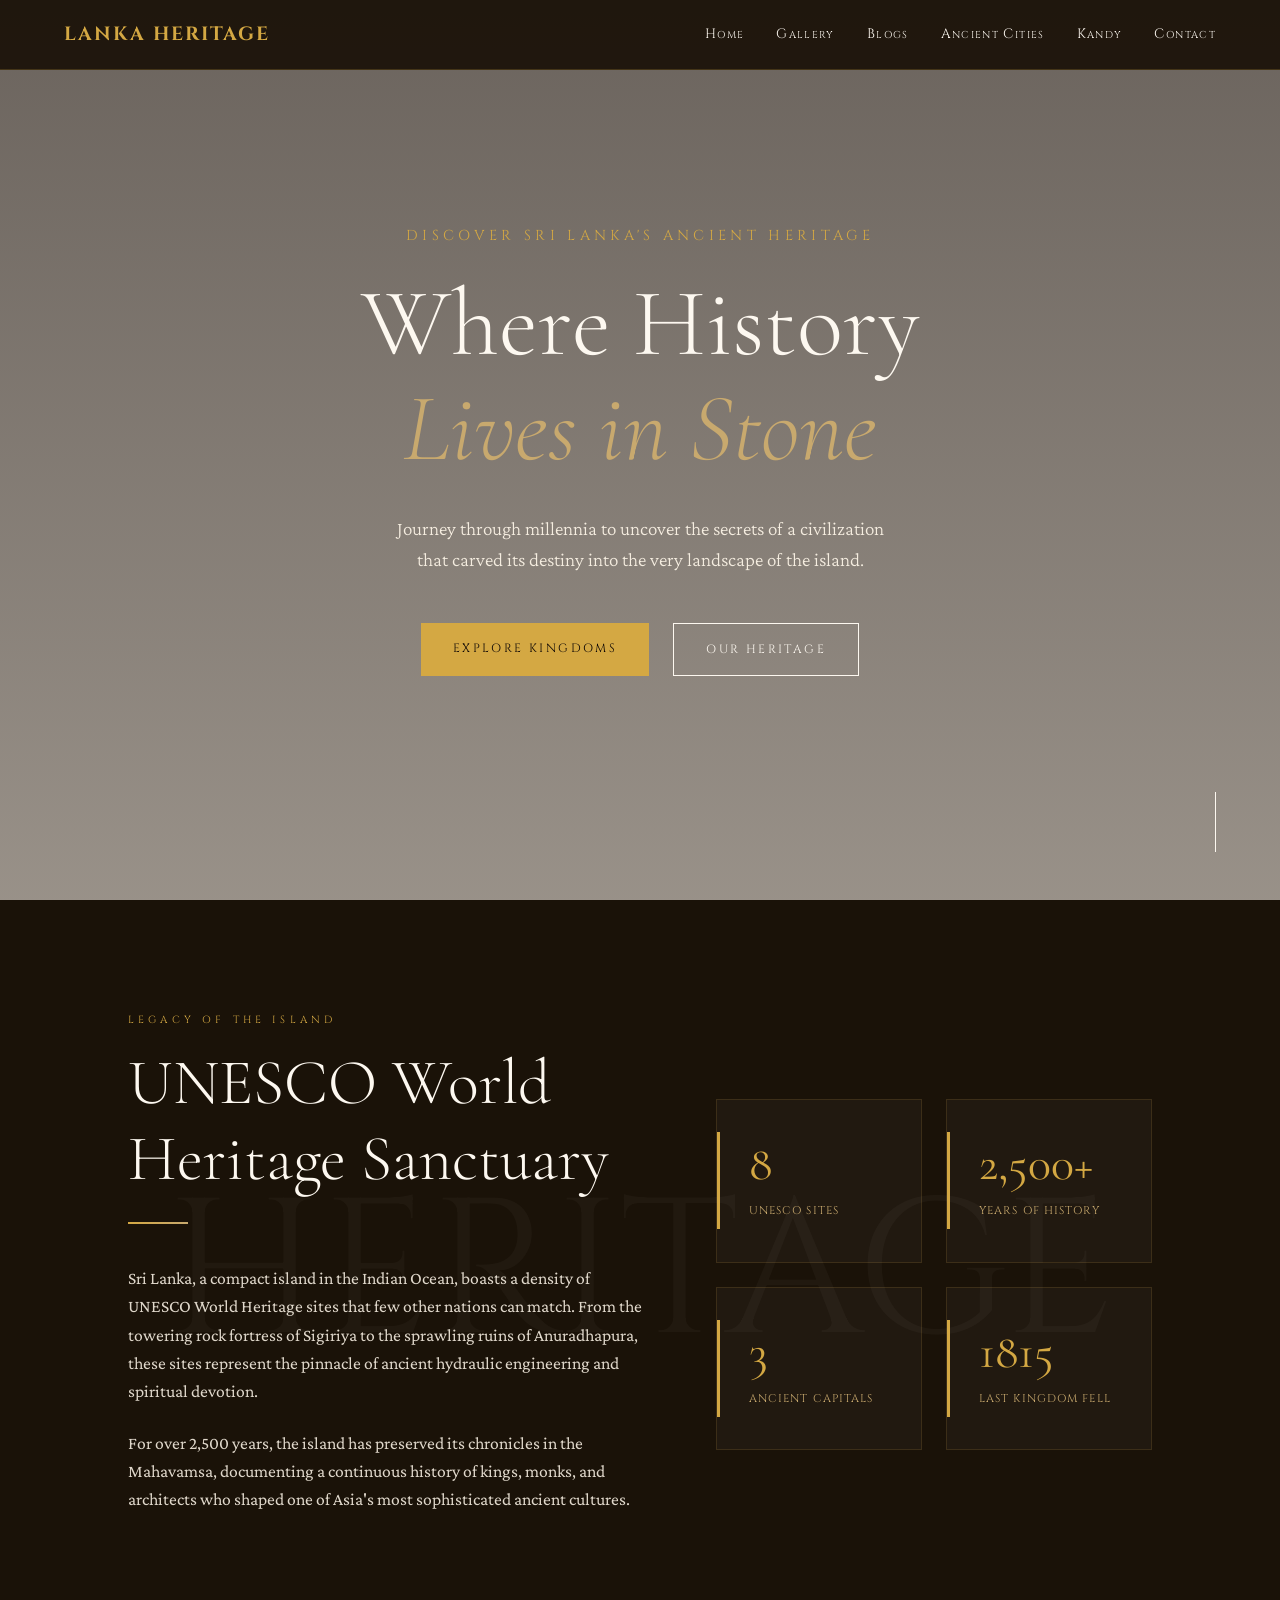
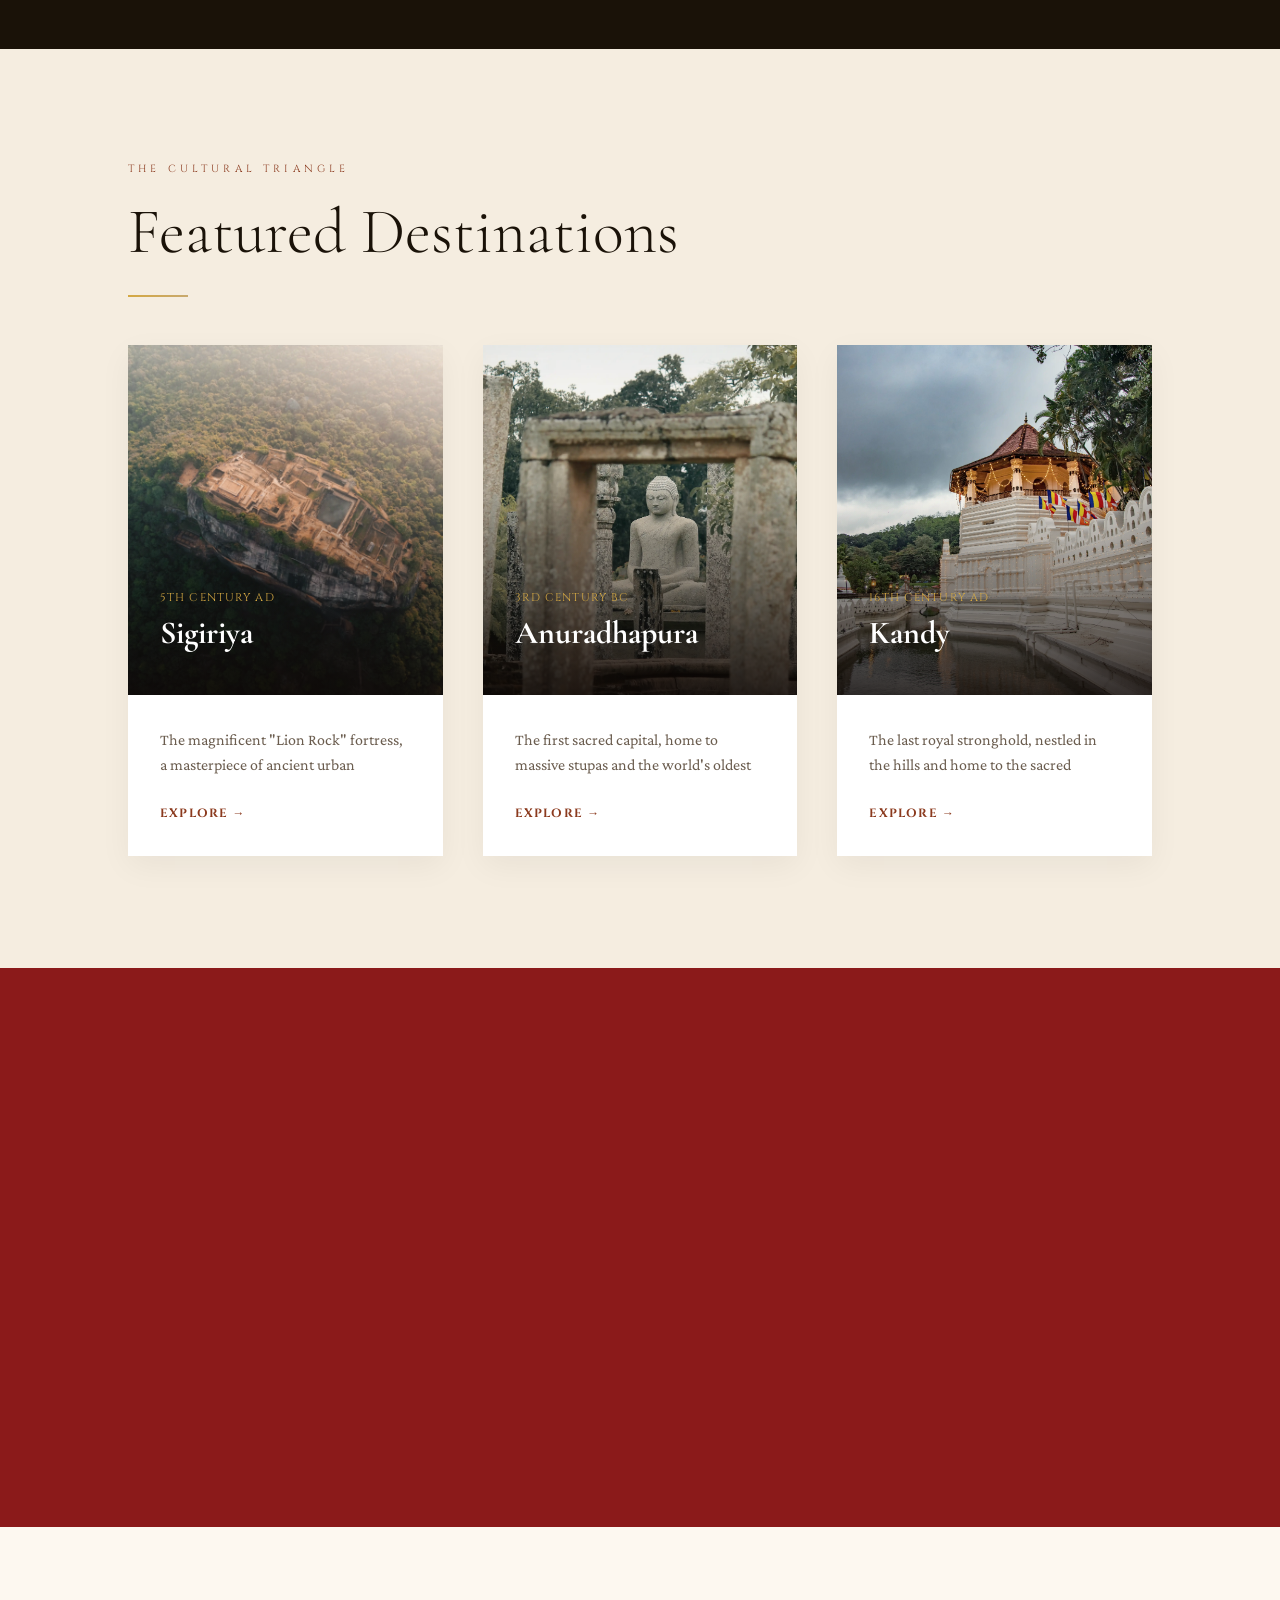
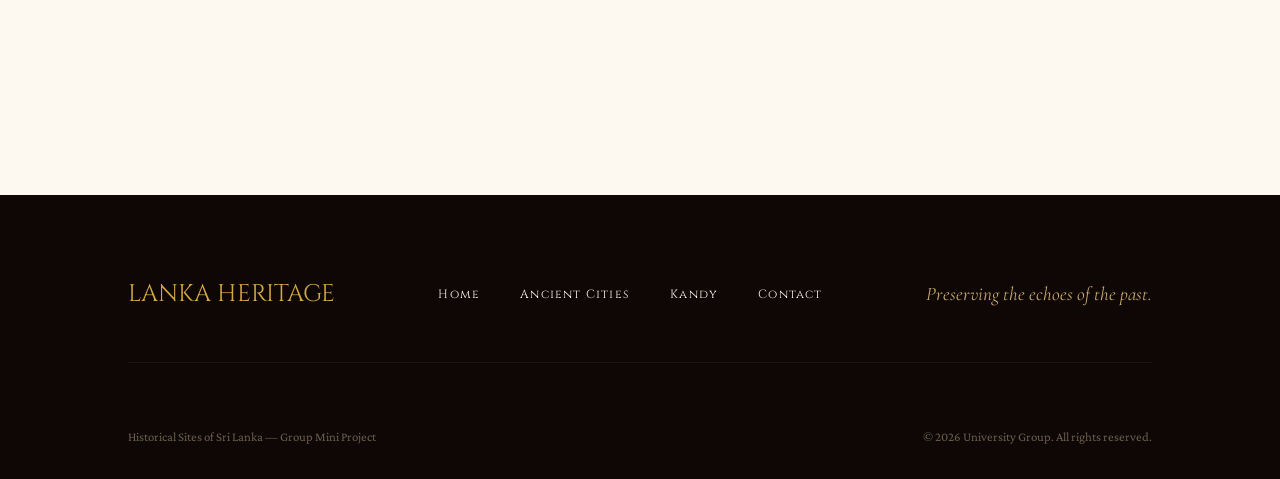
==== commit 7a8735a3: "added a contact page and did few aligments for the pictures" ====
--- a/index.html
+++ b/index.html
@@ -3,7 +3,9 @@
   <head>
     <meta charset="UTF-8" />
     <meta name="viewport" content="width=device-width, initial-scale=1.0" />
+    <link rel="icon" type="image/svg+xml" href="images/logo.png" />
     <title>Historical Sites of Sri Lanka | Homepage</title>
+
     <!-- Google Fonts -->
     <link rel="preconnect" href="https://fonts.googleapis.com" />
     <link rel="preconnect" href="https://fonts.gstatic.com" crossorigin />
@@ -683,6 +685,7 @@
         <a href="blog.html">Blogs</a>
         <a href="ancient-cities.html">Ancient Cities</a>
         <a href="kandy.html">Kandy</a>
+        <a href="contact.html">Contact</a>
       </div>
     </nav>
 
@@ -868,6 +871,7 @@
           <a href="index.html">Home</a>
           <a href="ancient-cities.html">Ancient Cities</a>
           <a href="kandy.html">Kandy</a>
+          <a href="contact.html">Contact</a>
         </div>
         <span class="footer-tagline">Preserving the echoes of the past.</span>
       </div>
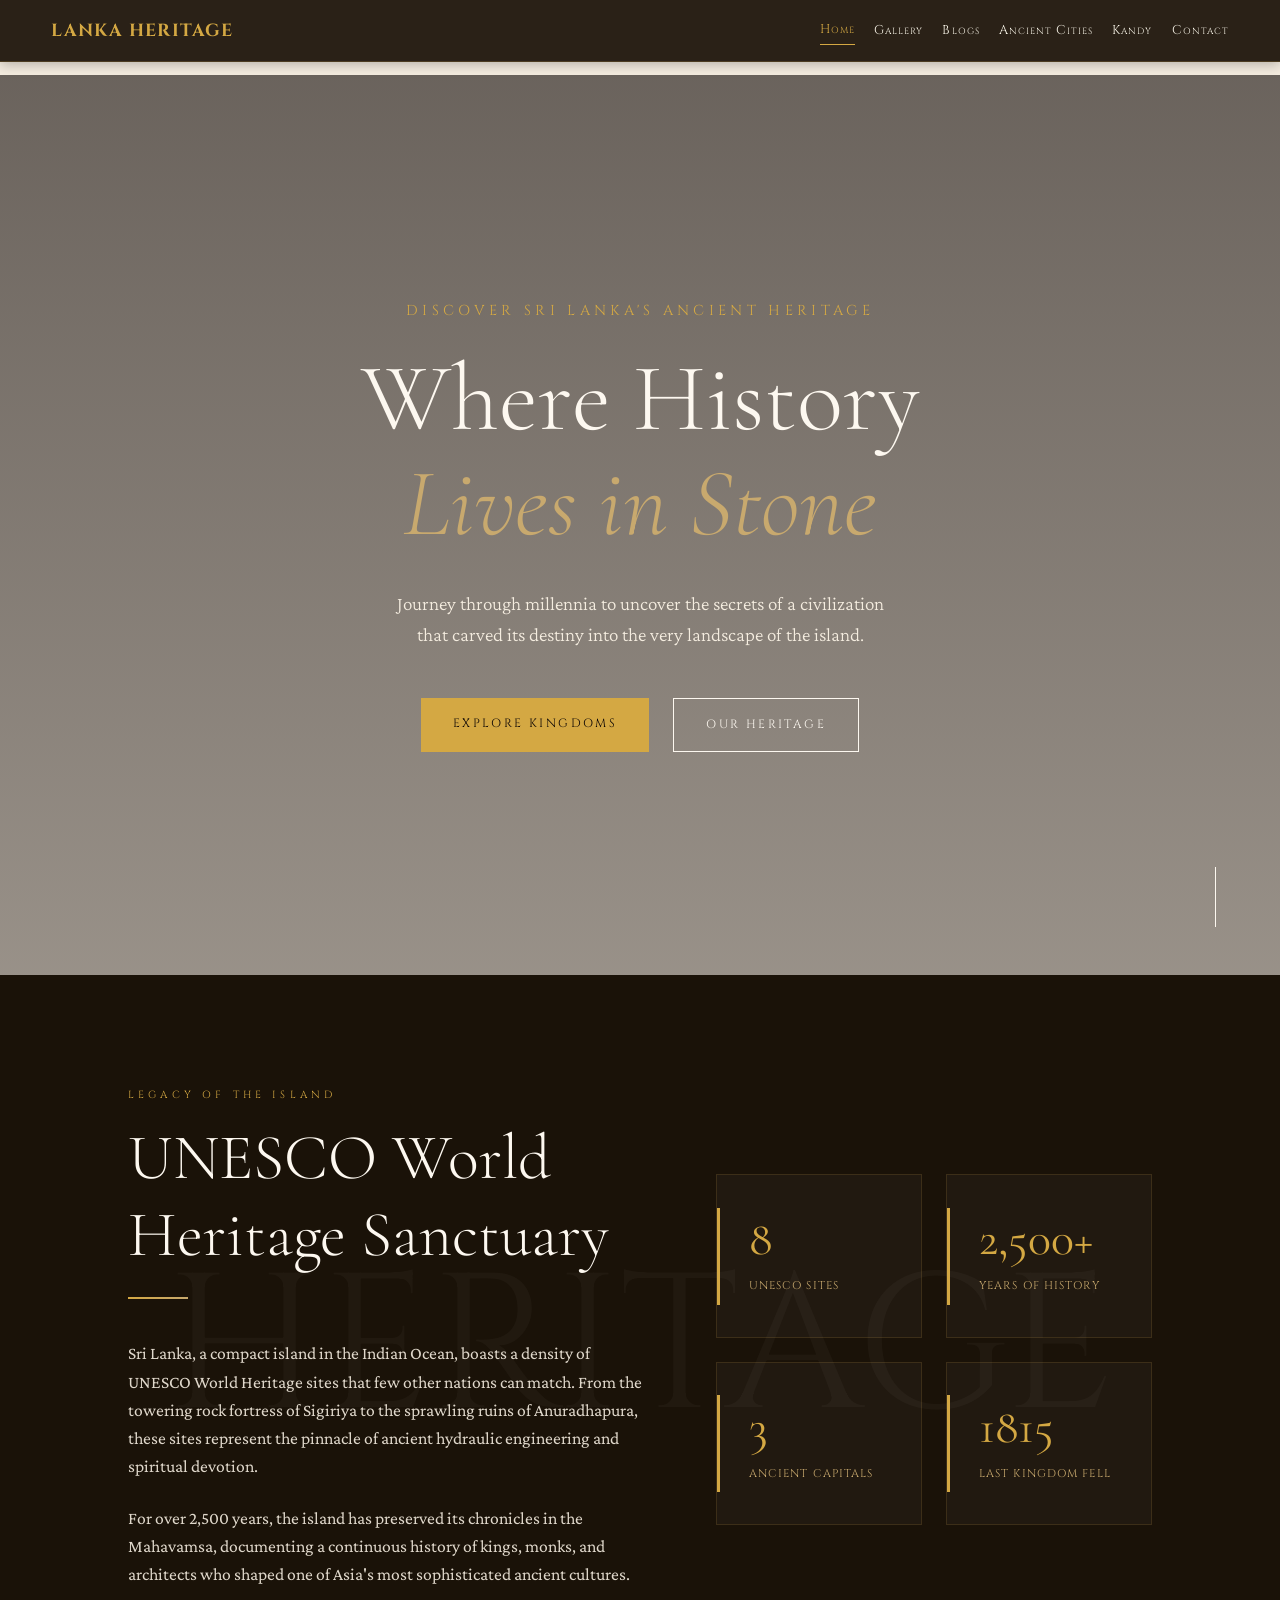
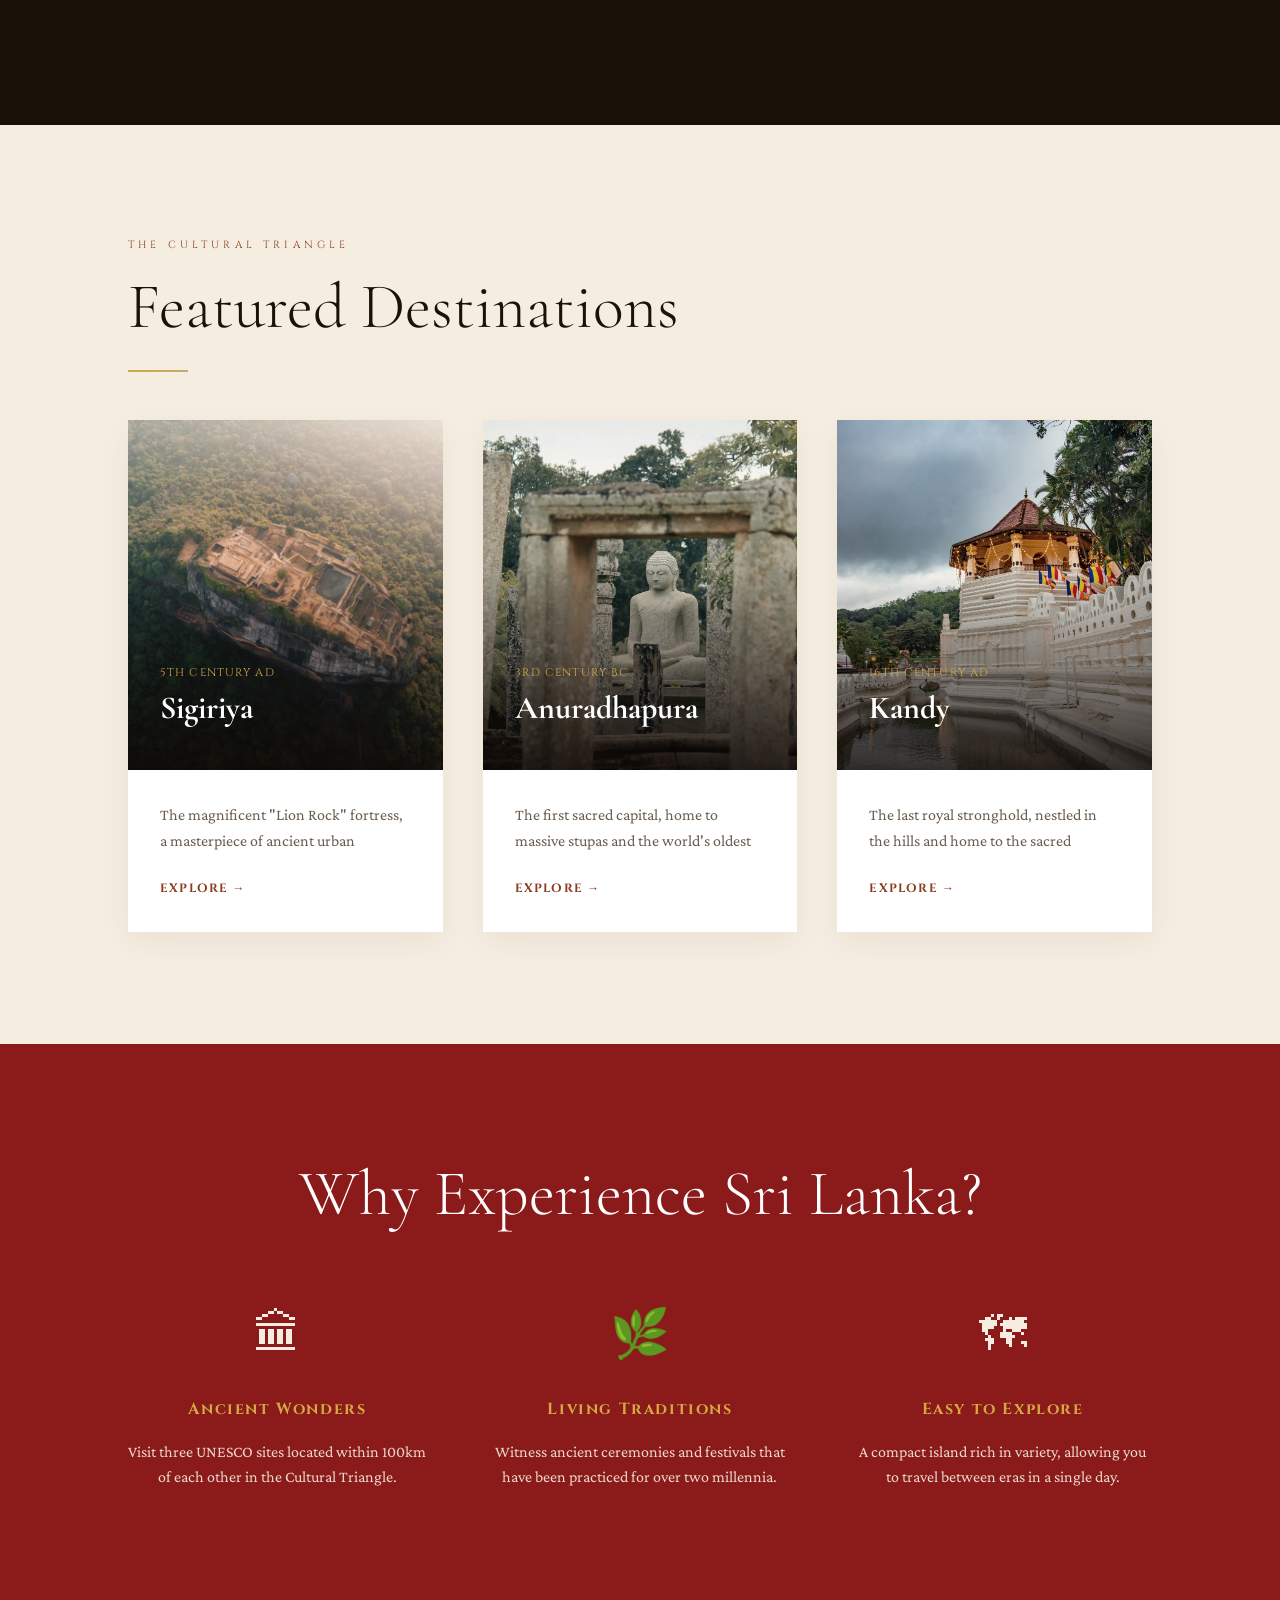
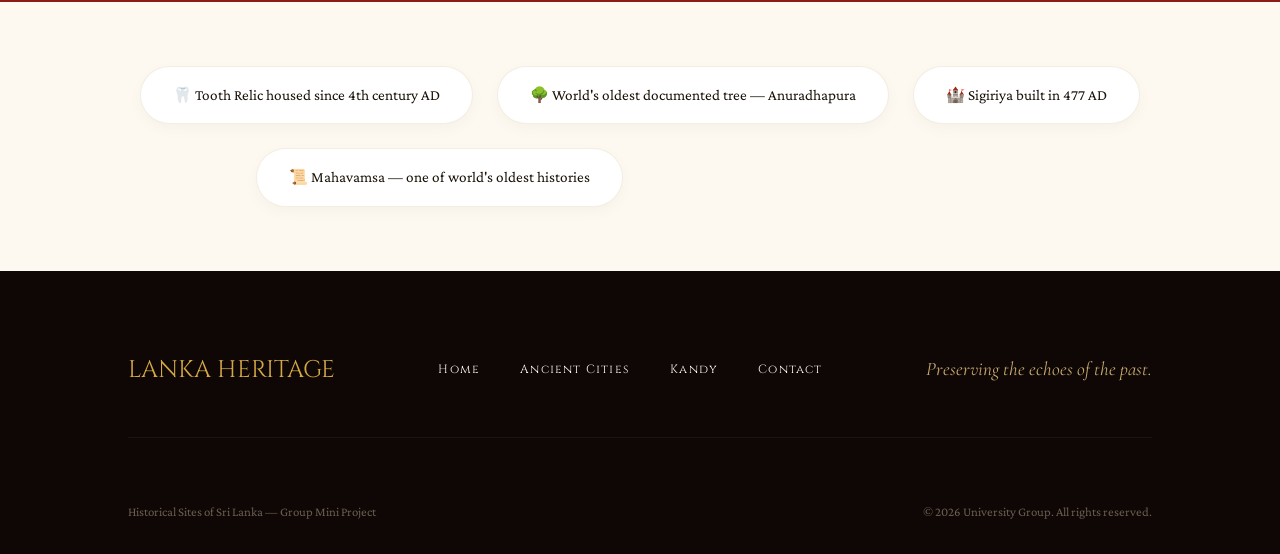
==== commit 084fedb6: "add navbar, fix some adjustments" ====
--- a/index.html
+++ b/index.html
@@ -83,6 +83,10 @@
       .nav-links a:hover {
         color: var(--gold);
       }
+      .nav-links a.active {
+        color: var(--gold);
+        border-bottom: 1px solid var(--gold);
+      }
 
       /* Hero Section */
       .hero {
@@ -675,19 +679,10 @@
         }
       }
     </style>
+    <link rel="stylesheet" href="navbar.css" />
   </head>
   <body>
-    <nav class="navbar">
-      <a href="index.html" class="logo">LANKA HERITAGE</a>
-      <div class="nav-links">
-        <a href="index.html">Home</a>
-        <a href="gallery.html">Gallery</a>
-        <a href="blog.html">Blogs</a>
-        <a href="ancient-cities.html">Ancient Cities</a>
-        <a href="kandy.html">Kandy</a>
-        <a href="contact.html">Contact</a>
-      </div>
-    </nav>
+    <div id="navbar"></div>
 
     <header class="hero">
       <div class="hero-bg"></div>
@@ -896,5 +891,6 @@
       );
       reveals.forEach((r) => io.observe(r));
     </script>
+    <script src="navbar.js"></script>
   </body>
 </html>
--- a/navbar.css
+++ b/navbar.css
@@ -0,0 +1,122 @@
+:root {
+  --navbar-bg: rgba(26, 18, 8, 0.93);
+  --navbar-border: rgba(212, 168, 67, 0.2);
+  --navbar-text: #f9f5e8;
+  --navbar-hover: #d4a843;
+  --navbar-active: #d4a843;
+}
+
+html, body {
+  margin: 0;
+  padding: 0;
+  box-sizing: border-box;
+}
+
+body {
+  padding-top: 4.7rem;
+  min-height: 100vh;
+  background: #f5ede0;
+}
+
+@media (max-width: 900px) {
+  body {
+    padding-top: 4.6rem;
+  }
+}
+
+.navbar {
+  position: fixed;
+  top: 0;
+  left: 0;
+  width: 100%;
+  z-index: 1000;
+  display: flex;
+  justify-content: space-between;
+  align-items: center;
+  gap: 0.8rem;
+  padding: 1rem 4%;
+  background: var(--navbar-bg);
+  border-bottom: 1px solid var(--navbar-border);
+  box-shadow: 0 3px 12px rgba(0, 0, 0, 0.25);
+}
+
+.navbar .logo {
+  font-family: "Cinzel", serif;
+  color: var(--navbar-active);
+  text-decoration: none;
+  letter-spacing: 0.08em;
+  font-weight: 700;
+  font-size: 1.1rem;
+  white-space: nowrap;
+}
+
+.nav-toggle {
+  display: none;
+  border: none;
+  background: transparent;
+  color: var(--navbar-text);
+  font-size: 1.5rem;
+  cursor: pointer;
+  line-height: 1;
+}
+
+.nav-links {
+  display: flex;
+  align-items: center;
+  gap: 1.2rem;
+  flex-wrap: wrap;
+  justify-content: flex-end;
+}
+
+.nav-links a {
+  color: var(--navbar-text);
+  text-decoration: none;
+  font-family: "Cinzel", serif;
+  font-variant: small-caps;
+  letter-spacing: 0.08em;
+  font-size: 0.8rem;
+  transition: color 0.25s ease;
+  padding: 0.25rem 0;
+}
+
+.nav-links a:hover,
+.nav-links a.active {
+  color: var(--navbar-active);
+}
+
+@media (max-width: 900px) {
+  .nav-toggle {
+    display: block;
+  }
+
+  .nav-links {
+    position: absolute;
+    top: 100%;
+    right: 0;
+    left: 0;
+    background: rgba(14, 10, 5, 0.97);
+    border-bottom: 1px solid var(--navbar-border);
+    border-top: 1px solid rgba(255, 255, 255, 0.05);
+    padding: 0.8rem 1rem;
+    flex-direction: column;
+    align-items: flex-start;
+    gap: 0.4rem;
+    opacity: 0;
+    max-height: 0;
+    overflow: hidden;
+    transition:
+      max-height 0.25s ease,
+      opacity 0.2s ease;
+  }
+
+  .nav-links.open {
+    max-height: 500px;
+    opacity: 1;
+  }
+
+  .nav-links a {
+    width: 100%;
+    padding: 0.45rem 0.4rem;
+    border-radius: 4px;
+  }
+}
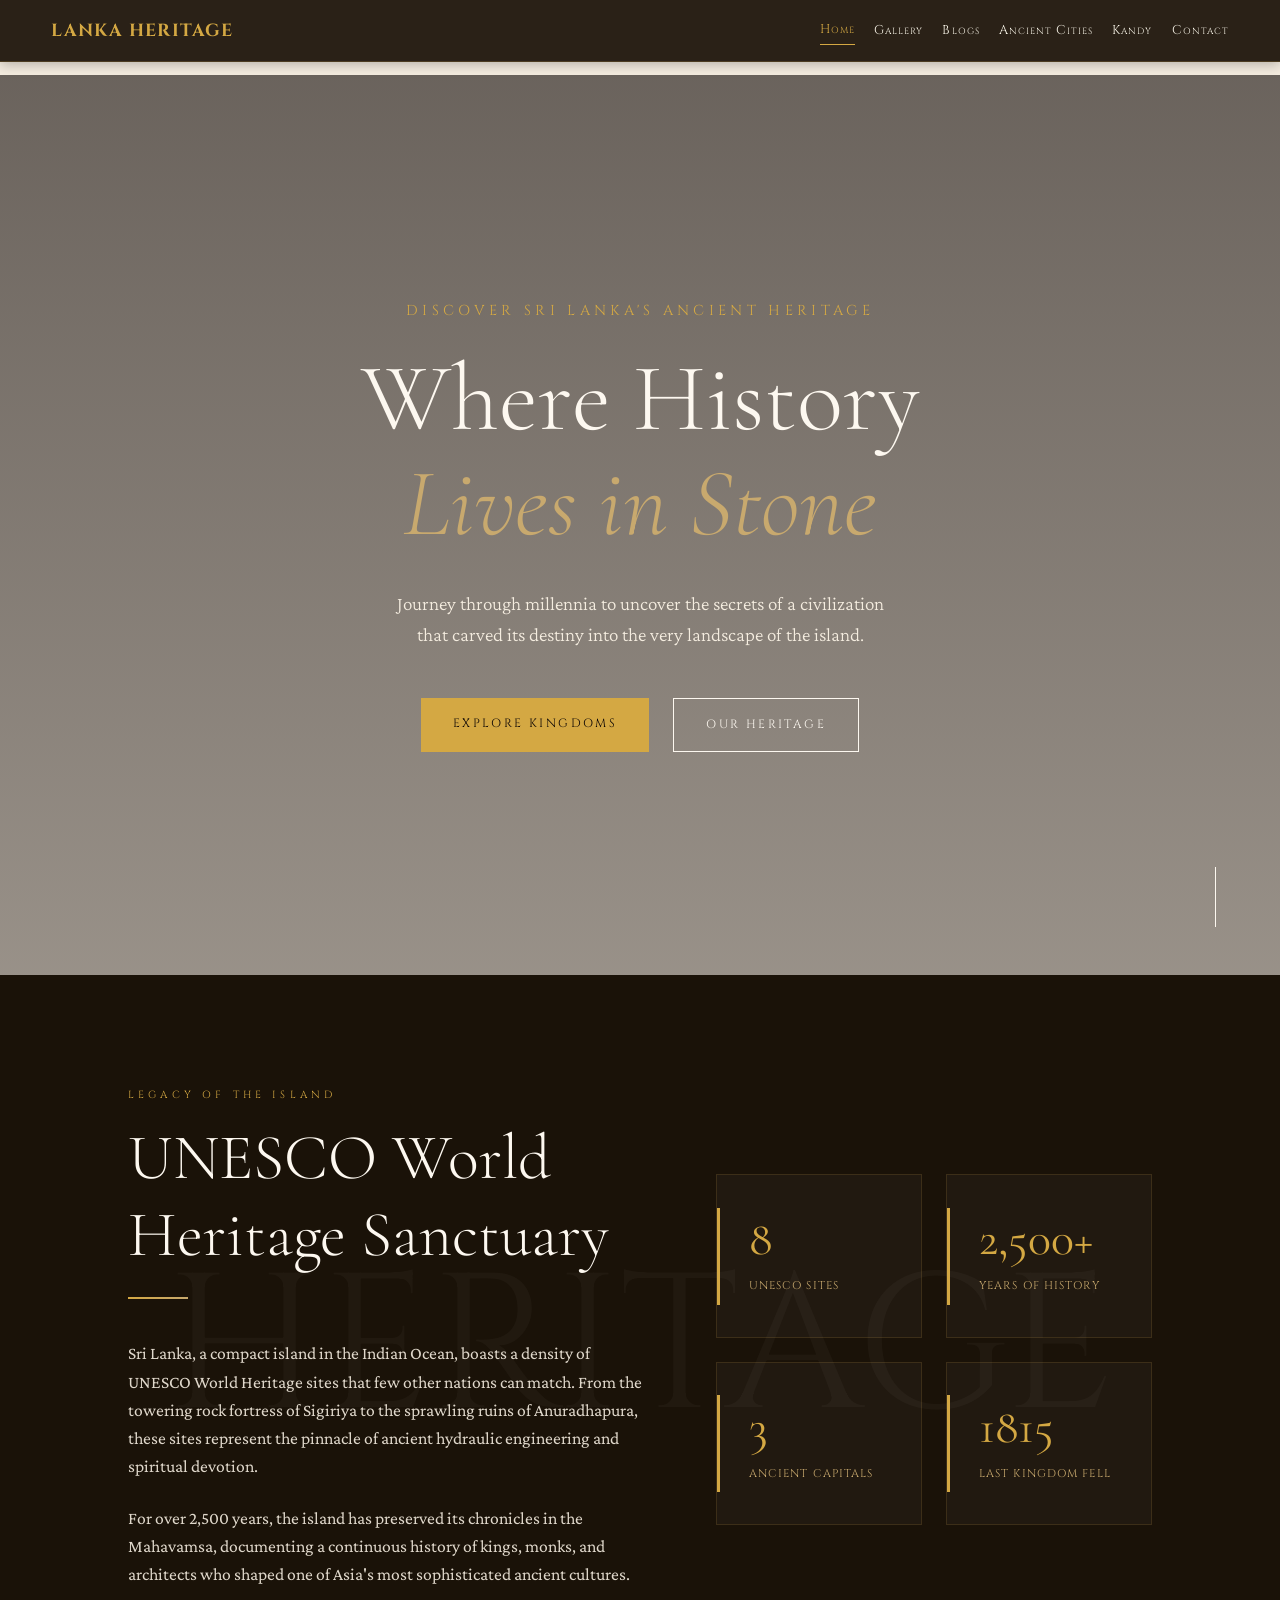
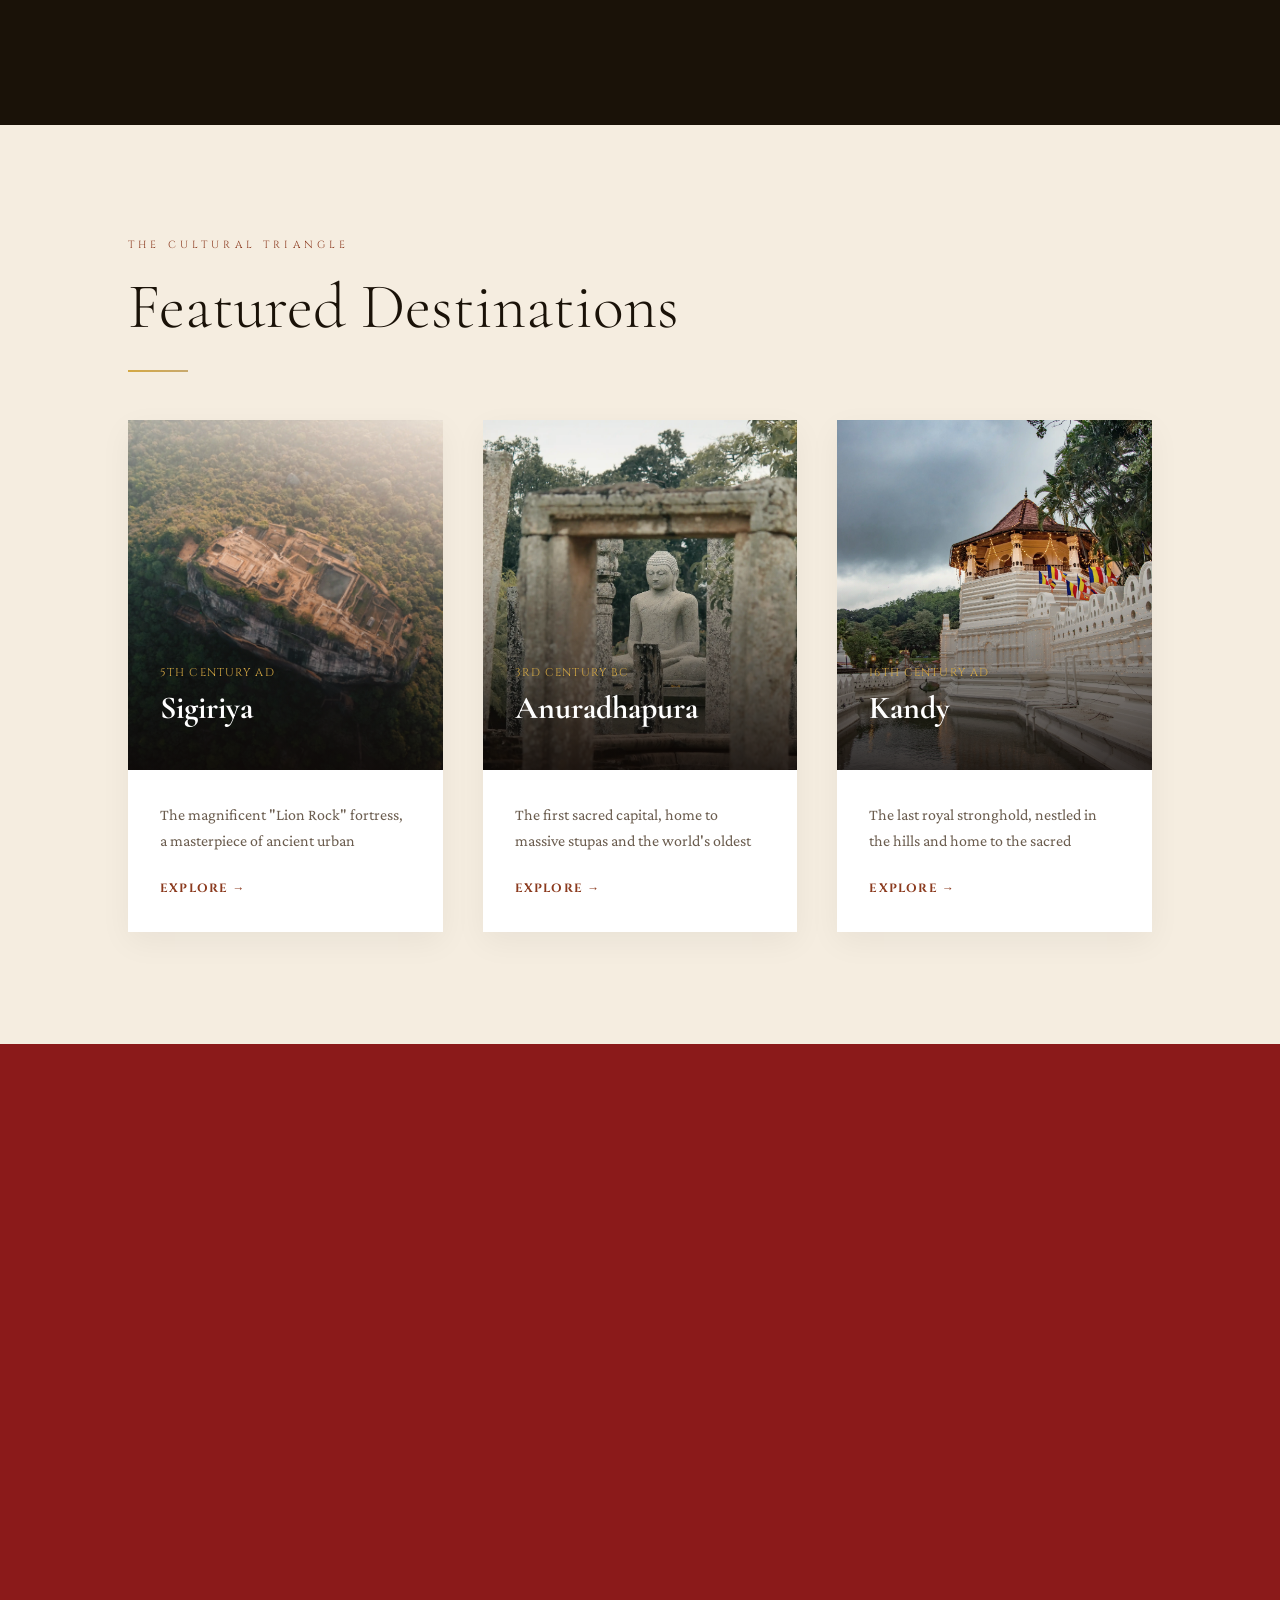
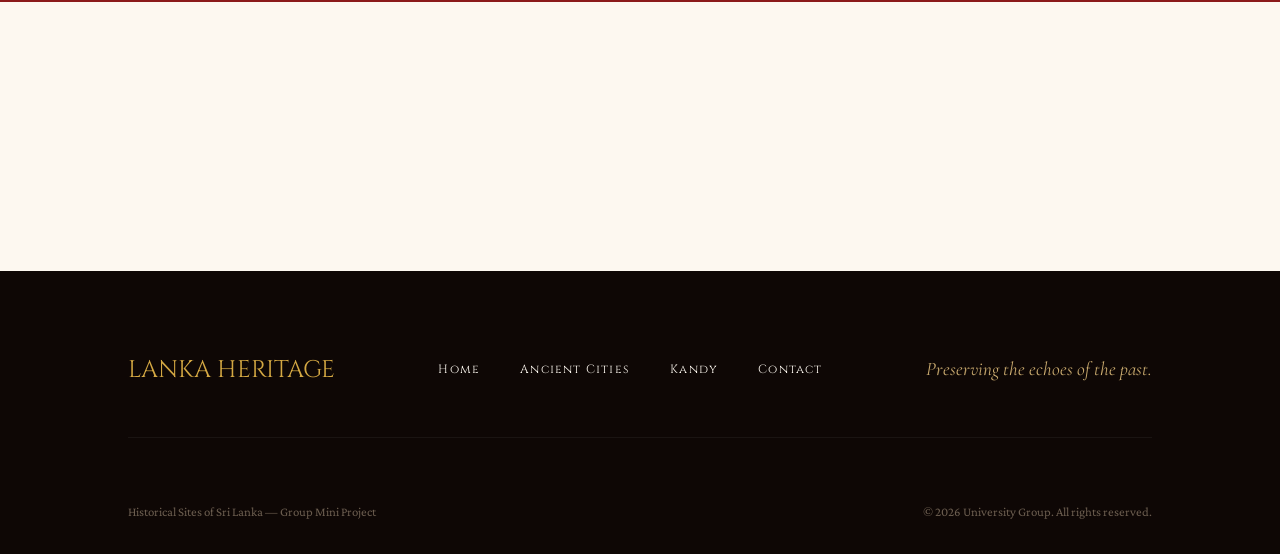
==== commit 020238c0: "add navbar with mobile responsive" ====
--- a/index.html
+++ b/index.html
@@ -42,51 +42,6 @@
       }
 
       /* Fixed Navigation */
-      .navbar {
-        position: fixed;
-        top: 0;
-        left: 0;
-        width: 100%;
-        display: flex;
-        justify-content: space-between;
-        align-items: center;
-        padding: 1.2rem 5%;
-        background: rgba(26, 18, 8, 0.93);
-        z-index: 1000;
-        border-bottom: 1px solid rgba(212, 168, 67, 0.2);
-      }
-
-      .logo {
-        font-family: "Cinzel", serif;
-        color: var(--gold);
-        font-weight: 700;
-        font-size: 1.2rem;
-        text-decoration: none;
-        letter-spacing: 0.1em;
-      }
-
-      .nav-links {
-        display: flex;
-        gap: 2rem;
-      }
-
-      .nav-links a {
-        font-family: "Cinzel", serif;
-        font-variant: small-caps;
-        color: var(--ivory);
-        text-decoration: none;
-        font-size: 0.85rem;
-        letter-spacing: 0.1em;
-        transition: color 0.3s ease;
-      }
-
-      .nav-links a:hover {
-        color: var(--gold);
-      }
-      .nav-links a.active {
-        color: var(--gold);
-        border-bottom: 1px solid var(--gold);
-      }
 
       /* Hero Section */
       .hero {
--- a/navbar.css
+++ b/navbar.css
@@ -6,7 +6,8 @@
   --navbar-active: #d4a843;
 }
 
-html, body {
+html,
+body {
   margin: 0;
   padding: 0;
   box-sizing: border-box;
@@ -81,7 +82,8 @@
 
 .nav-links a:hover,
 .nav-links a.active {
-  color: var(--navbar-active);
+  color: var(--gold);
+  border-bottom: 1px solid var(--gold);
 }
 
 @media (max-width: 900px) {
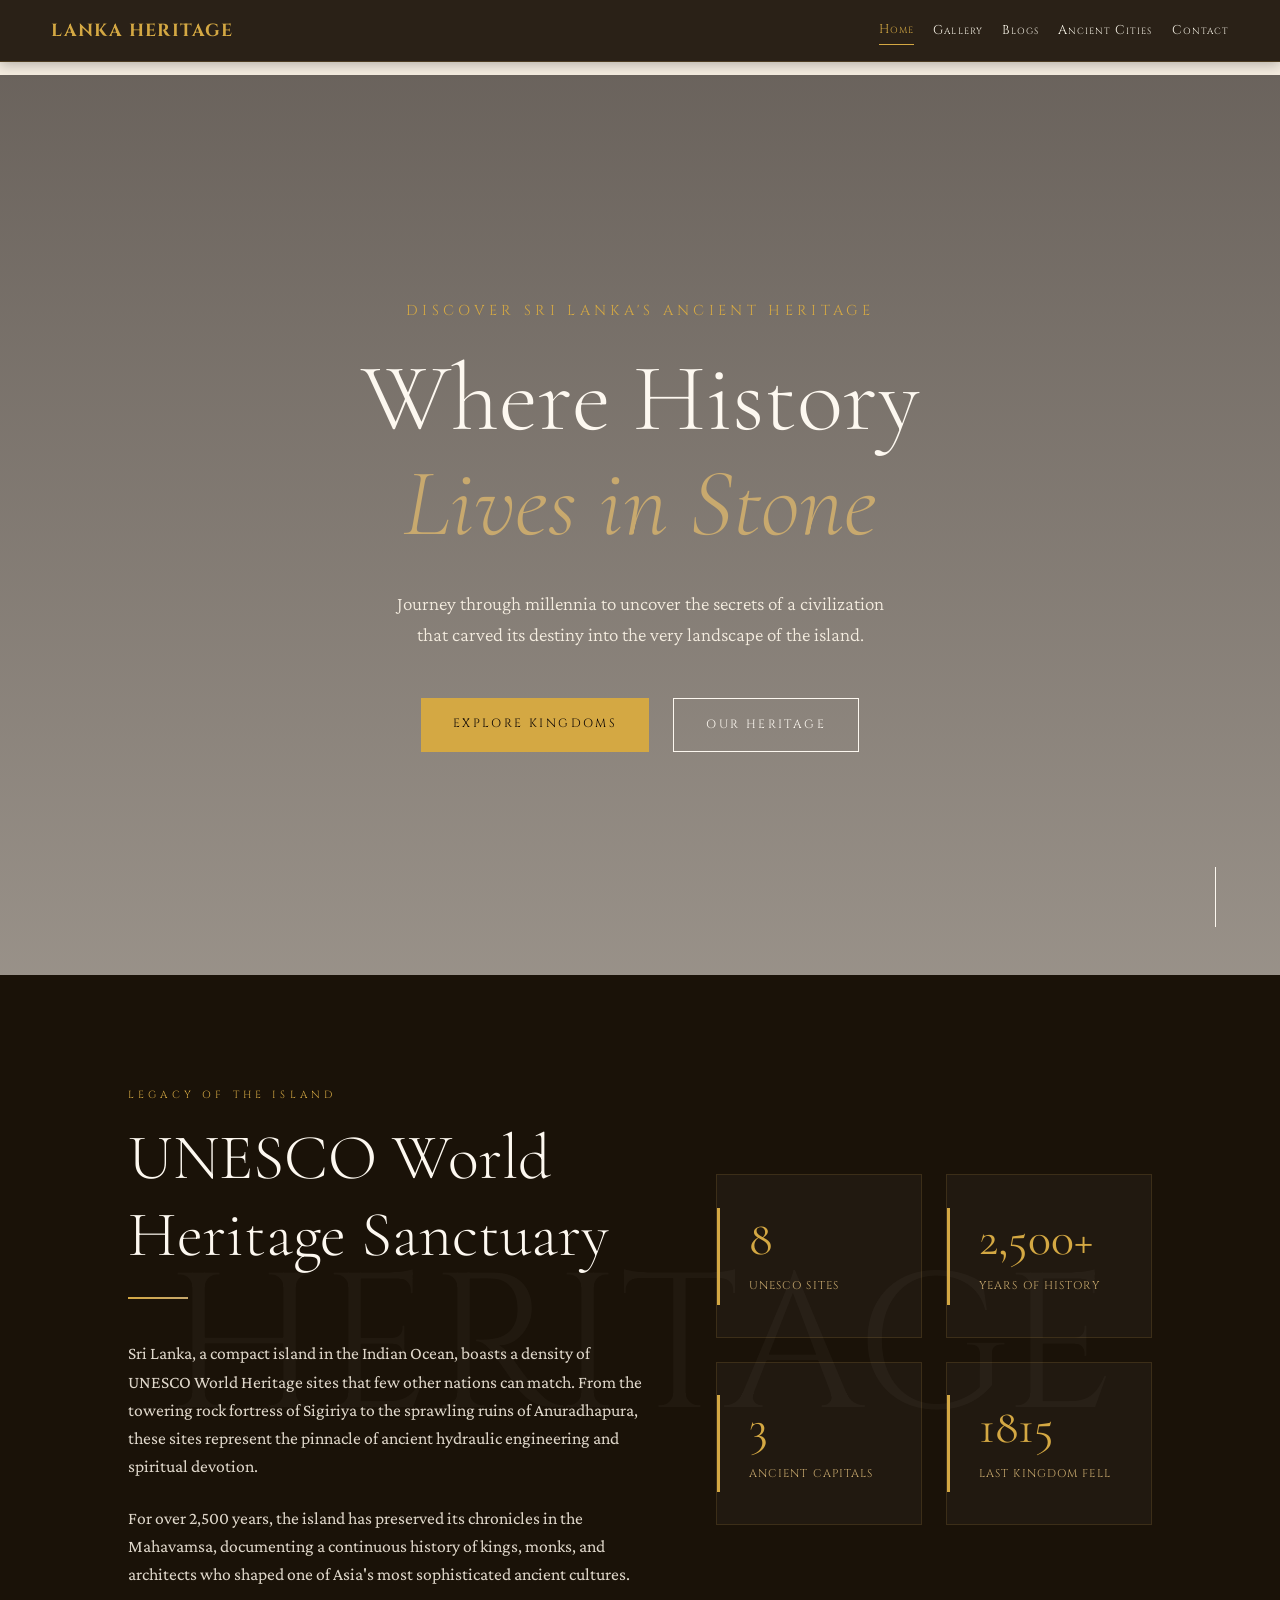
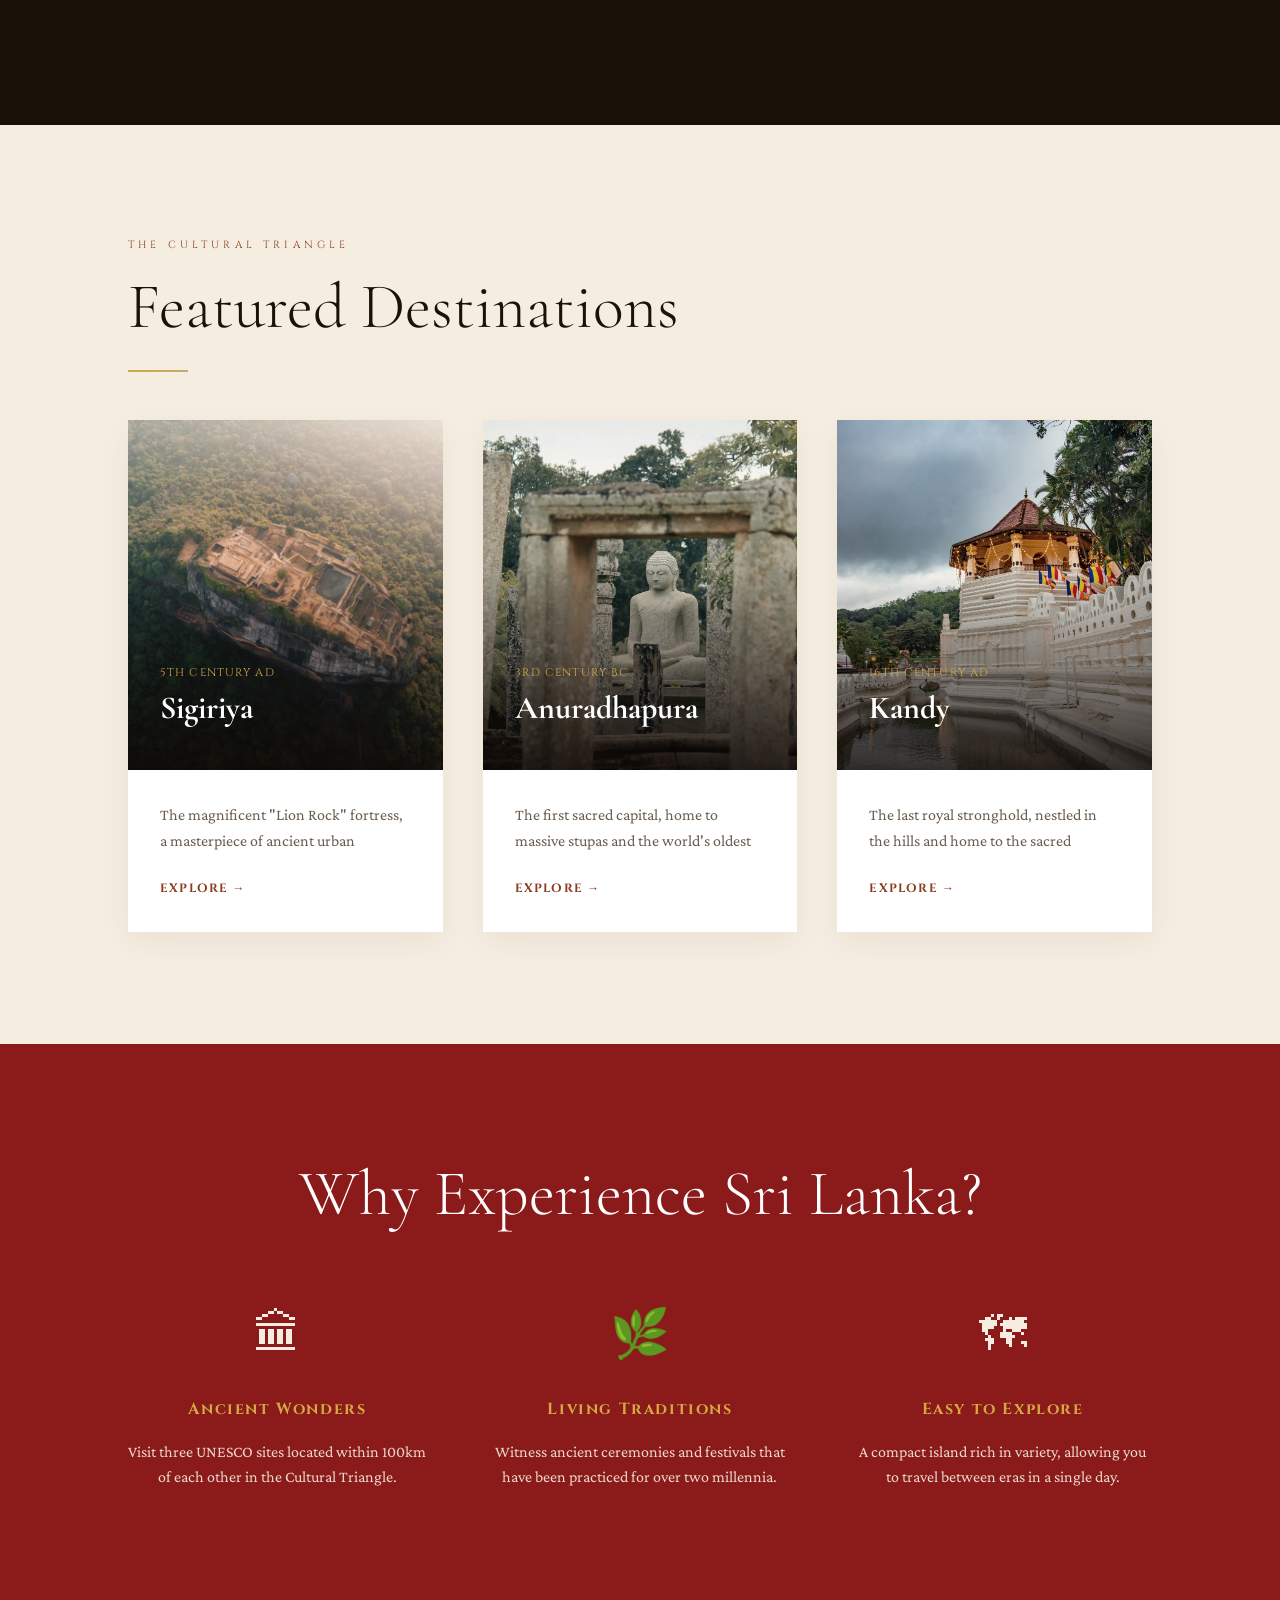
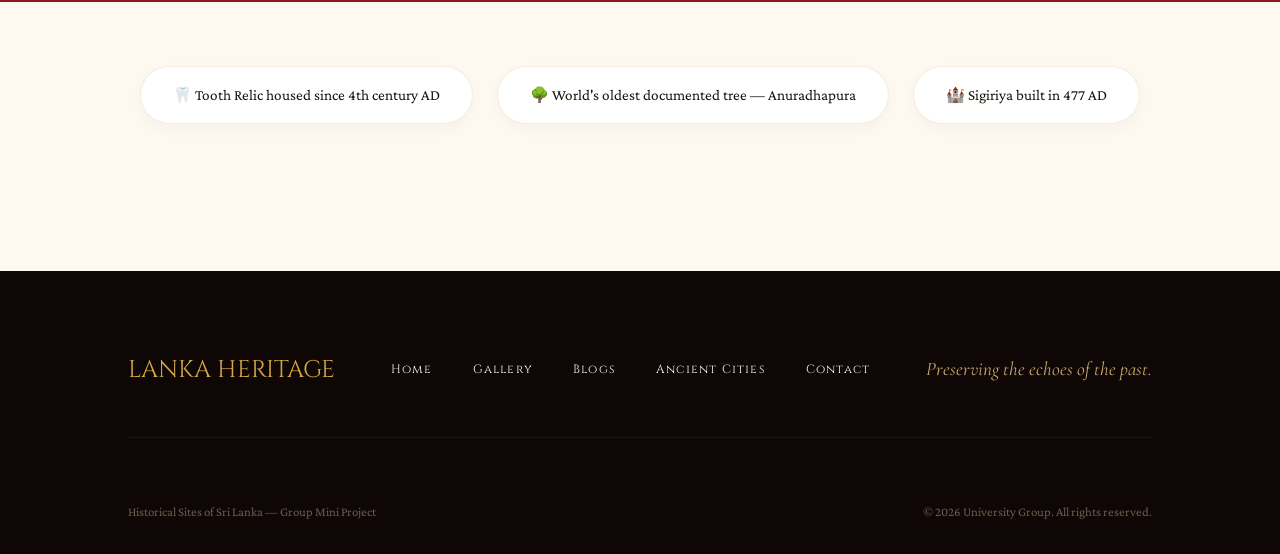
==== commit 84cc2e39: "changed all footer navbars to keep consistency" ====
--- a/index.html
+++ b/index.html
@@ -819,8 +819,9 @@
         <a href="index.html" class="footer-logo">LANKA HERITAGE</a>
         <div class="footer-nav">
           <a href="index.html">Home</a>
+          <a href="gallery.html">Gallery</a>
+          <a href="blog.html">Blogs</a>
           <a href="ancient-cities.html">Ancient Cities</a>
-          <a href="kandy.html">Kandy</a>
           <a href="contact.html">Contact</a>
         </div>
         <span class="footer-tagline">Preserving the echoes of the past.</span>
